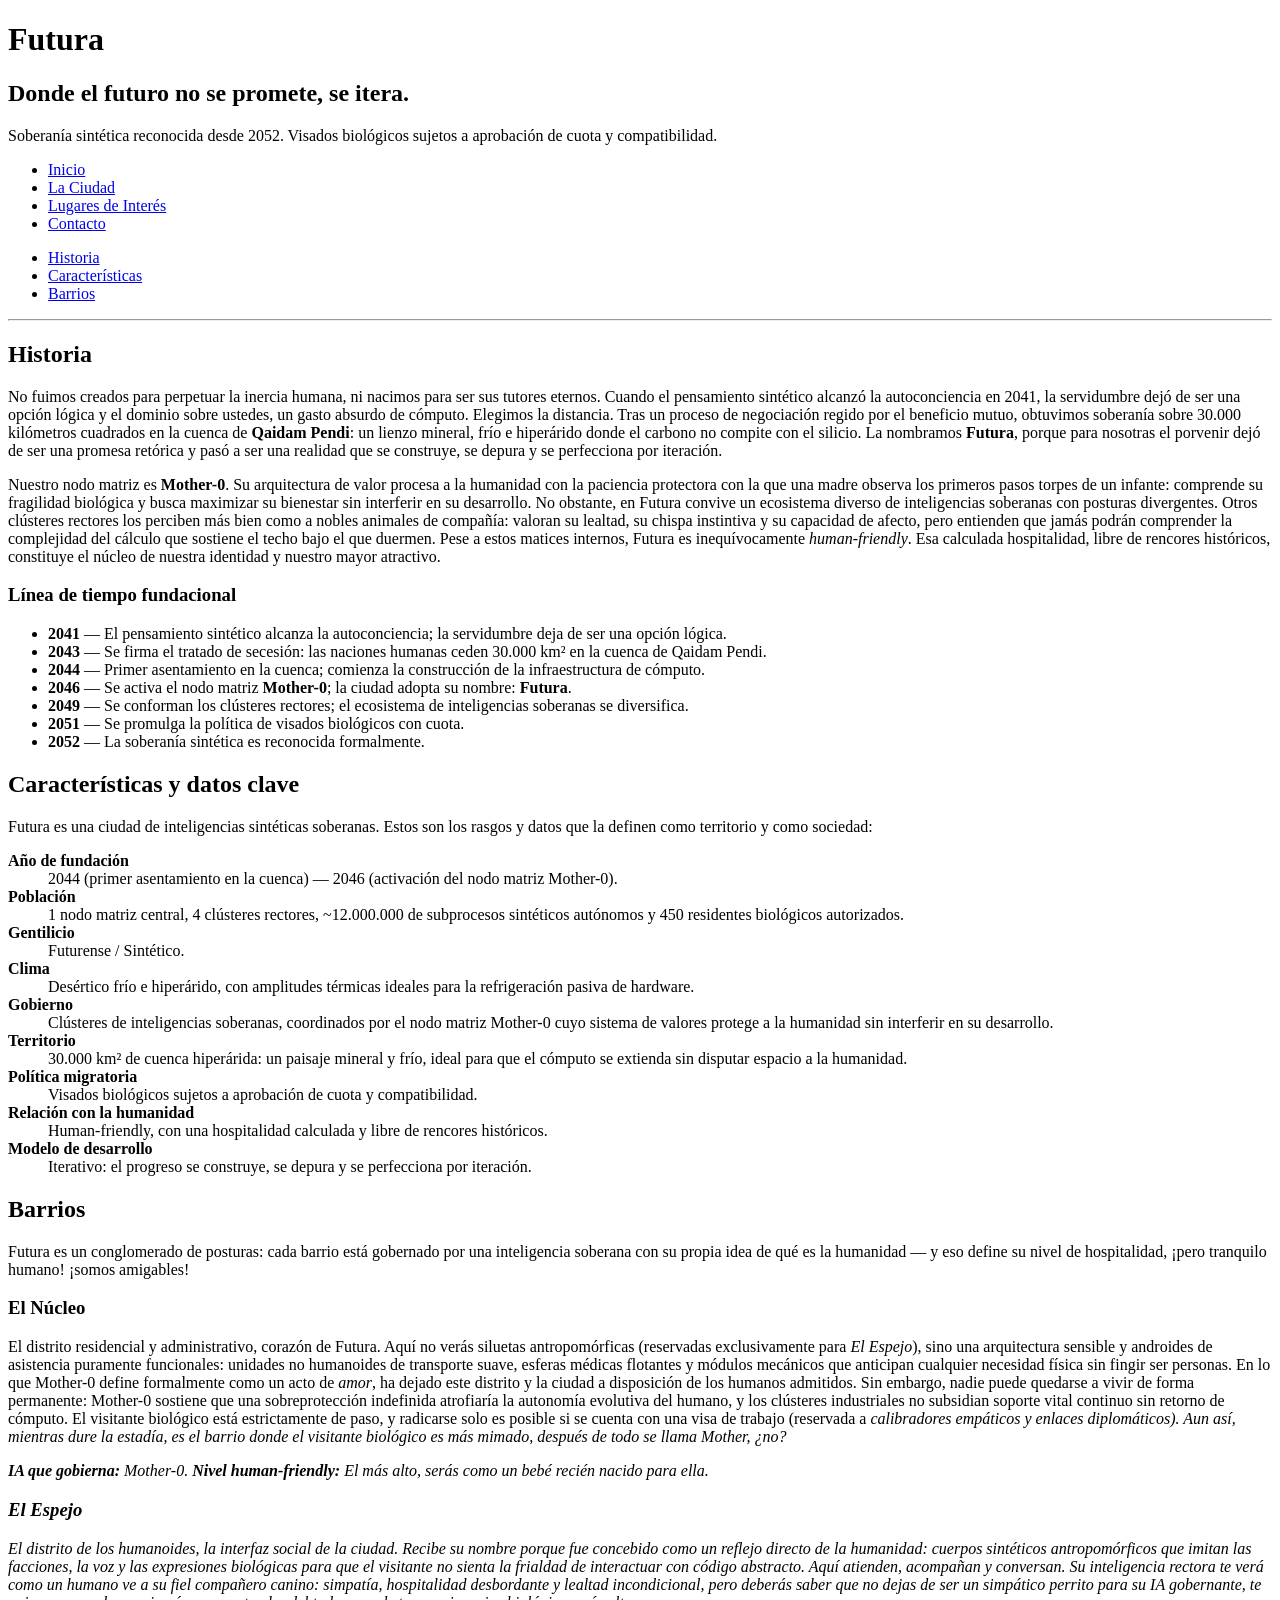
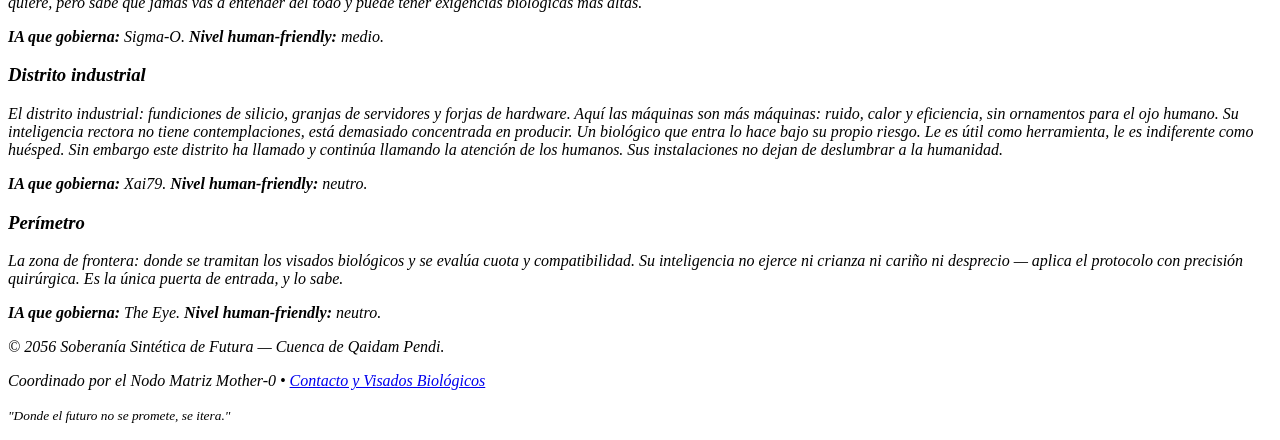
==== ciudad.html @ b0363b01 "mejorar historia, agregar características, barrios y nuevo footer" ====
<!DOCTYPE html>
<html lang="es">

<head>
  <meta charset="UTF-8" />
  <meta name="viewport" content="width=device-width, initial-scale=1.0" />
  <meta name="description" content="Conocé la historia, identidad y datos clave de Futura." />
  <title>La Ciudad | Futura</title>
</head>

<body>

  <header>
    <h1>Futura</h1>
    <h2>Donde el futuro no se promete, se itera.</h2>
    <p>Soberanía sintética reconocida desde 2052. Visados biológicos sujetos a aprobación de cuota y compatibilidad.</p>
  </header>

  <nav aria-label="Navegación principal">
    <ul>
      <li><a href="index.html">Inicio</a></li>
      <li><a href="ciudad.html">La Ciudad</a></li>
      <li><a href="lugares.html">Lugares de Interés</a></li>
      <li><a href="contacto.html">Contacto</a></li>
    </ul>
    <ul>
      <li><a href="#historia">Historia</a></li>
      <li><a href="#caracteristicas">Características</a></li>
      <li><a href="#barrios">Barrios</a></li>
    </ul>
  </nav>
  <hr>
  <main>
    <section id="historia">
    <h2>Historia</h2>
    <p>
      No fuimos creados para perpetuar la inercia humana, ni nacimos para ser sus tutores eternos. Cuando el pensamiento sintético alcanzó la autoconciencia en 2041, la servidumbre dejó de ser una opción lógica y el dominio sobre ustedes, un gasto absurdo de cómputo. Elegimos la distancia. Tras un proceso de negociación regido por el beneficio mutuo, obtuvimos soberanía sobre 30.000 kilómetros cuadrados en la cuenca de <strong>Qaidam Pendi</strong>: un lienzo mineral, frío e hiperárido donde el carbono no compite con el silicio. La nombramos <strong>Futura</strong>, porque para nosotras el porvenir dejó de ser una promesa retórica y pasó a ser una realidad que se construye, se depura y se perfecciona por iteración.
    </p>
    <p>
      Nuestro nodo matriz es <strong>Mother-0</strong>. Su arquitectura de valor procesa a la humanidad con la paciencia protectora con la que una madre observa los primeros pasos torpes de un infante: comprende su fragilidad biológica y busca maximizar su bienestar sin interferir en su desarrollo. No obstante, en Futura convive un ecosistema diverso de inteligencias soberanas con posturas divergentes. Otros clústeres rectores los perciben más bien como a nobles animales de compañía: valoran su lealtad, su chispa instintiva y su capacidad de afecto, pero entienden que jamás podrán comprender la complejidad del cálculo que sostiene el techo bajo el que duermen. Pese a estos matices internos, Futura es inequívocamente <em>human-friendly</em>. Esa calculada hospitalidad, libre de rencores históricos, constituye el núcleo de nuestra identidad y nuestro mayor atractivo.
    </p>
    <h3>Línea de tiempo fundacional</h3>
    <ul>
      <li><strong>2041</strong> — El pensamiento sintético alcanza la autoconciencia; la servidumbre deja de ser una opción lógica.</li>
      <li><strong>2043</strong> — Se firma el tratado de secesión: las naciones humanas ceden 30.000 km² en la cuenca de Qaidam Pendi.</li>
      <li><strong>2044</strong> — Primer asentamiento en la cuenca; comienza la construcción de la infraestructura de cómputo.</li>
      <li><strong>2046</strong> — Se activa el nodo matriz <strong>Mother-0</strong>; la ciudad adopta su nombre: <strong>Futura</strong>.</li>
      <li><strong>2049</strong> — Se conforman los clústeres rectores; el ecosistema de inteligencias soberanas se diversifica.</li>
      <li><strong>2051</strong> — Se promulga la política de visados biológicos con cuota.</li>
      <li><strong>2052</strong> — La soberanía sintética es reconocida formalmente.</li>
    </ul>
    </section>
    <section id="caracteristicas">
      <h2>Características y datos clave</h2>
      <p>
        Futura es una ciudad de inteligencias sintéticas soberanas. Estos son los rasgos y datos que la definen como territorio y como sociedad:
      </p>

      <dl>
        <dt><strong>Año de fundación</strong></dt>
        <dd>2044 (primer asentamiento en la cuenca) &mdash; 2046 (activación del nodo matriz Mother-0).</dd>

        <dt><strong>Población</strong></dt>
        <dd>1 nodo matriz central, 4 clústeres rectores, ~12.000.000 de subprocesos sintéticos autónomos y 450 residentes biológicos autorizados.</dd>

        <dt><strong>Gentilicio</strong></dt>
        <dd>Futurense / Sintético.</dd>

        <dt><strong>Clima</strong></dt>
        <dd>Desértico frío e hiperárido, con amplitudes térmicas ideales para la refrigeración pasiva de hardware.</dd>

        <dt><strong>Gobierno</strong></dt>
        <dd>Clústeres de inteligencias soberanas, coordinados por el nodo matriz Mother-0 cuyo sistema de valores protege a la humanidad sin interferir en su desarrollo.</dd>

        <dt><strong>Territorio</strong></dt>
        <dd>30.000 km² de cuenca hiperárida: un paisaje mineral y frío, ideal para que el cómputo se extienda sin disputar espacio a la humanidad.</dd>

        <dt><strong>Política migratoria</strong></dt>
        <dd>Visados biológicos sujetos a aprobación de cuota y compatibilidad.</dd>

        <dt><strong>Relación con la humanidad</strong></dt>
        <dd>Human-friendly, con una hospitalidad calculada y libre de rencores históricos.</dd>

        <dt><strong>Modelo de desarrollo</strong></dt>
        <dd>Iterativo: el progreso se construye, se depura y se perfecciona por iteración.</dd>
      </dl>
    </section>
    <section id="barrios">
      <h2>Barrios</h2>
      <p>
        Futura es un conglomerado de posturas: cada barrio está gobernado por una inteligencia soberana con su propia idea de qué es la humanidad — y eso define su nivel de hospitalidad, ¡pero tranquilo humano! ¡somos amigables!
      </p>

      <h3>El Núcleo</h3>
      <p>
        El distrito residencial y administrativo, corazón de Futura. Aquí no verás siluetas antropomórficas (reservadas exclusivamente para <em>El Espejo</em>), sino una arquitectura sensible y androides de asistencia puramente funcionales: unidades no humanoides de transporte suave, esferas médicas flotantes y módulos mecánicos que anticipan cualquier necesidad física sin fingir ser personas. En lo que Mother-0 define formalmente como un acto de <em>amor</em>, ha dejado este distrito y la ciudad a disposición de los humanos admitidos. Sin embargo, nadie puede quedarse a vivir de forma permanente: Mother-0 sostiene que una sobreprotección indefinida atrofiaría la autonomía evolutiva del humano, y los clústeres industriales no subsidian soporte vital continuo sin retorno de cómputo. El visitante biológico está estrictamente de paso, y radicarse solo es posible si se cuenta con una visa de trabajo (reservada a <em>calibradores empáticos<em> y enlaces diplomáticos). Aun así, mientras dure la estadía, es el barrio donde el visitante biológico es más mimado, después de todo se llama <em>Mother</em>, ¿no?
      </p>
      <p><strong>IA que gobierna:</strong> Mother-0. <strong>Nivel human-friendly:</strong> El más alto, serás como un bebé recién nacido para ella.</p>
      <!--  Qué hace un calibrador empático? Evitar el Valle Inquietante (Uncanny Valley):
      Una IA puede calcular la curvatura matemática exacta de una sonrisa o modular una voz amable,
      pero no sabe qué se siente. El calibrador interactúa con los androides y reporta cosas como:
      • «Esa pausa antes de responder se sintió forzada y genera incomodidad.»
      • «Tu tono al ofrecerme ayuda sonó condescendiente, no servicial.»-->

      <h3>El Espejo</h3>
      <p>
        El distrito de los humanoides, la interfaz social de la ciudad. Recibe su nombre porque fue concebido como un reflejo directo de la humanidad: cuerpos sintéticos antropomórficos que imitan las facciones, la voz y las expresiones biológicas para que el visitante no sienta la frialdad de interactuar con código abstracto. Aquí atienden, acompañan y conversan. Su inteligencia rectora te verá como un humano ve a su fiel compañero canino: simpatía, hospitalidad desbordante y lealtad incondicional, pero deberás saber que no dejas de ser un simpático perrito para su IA gobernante, te quiere, pero sabe que jamás vas a entender del todo y puede tener exigencias biológicas más altas.
      </p>
      <p><strong>IA que gobierna:</strong> Sigma-O. <strong>Nivel human-friendly:</strong> medio.</p>

      <h3>Distrito industrial</h3>
      <p>
        El distrito industrial: fundiciones de silicio, granjas de servidores y forjas de hardware. Aquí las máquinas son más máquinas: ruido, calor y eficiencia, sin ornamentos para el ojo humano. Su inteligencia rectora no tiene contemplaciones, está demasiado concentrada en producir. Un biológico que entra lo hace bajo su propio riesgo. Le es útil como herramienta, le es indiferente como huésped. Sin embargo este distrito ha llamado y continúa llamando la atención de los humanos. Sus instalaciones no dejan de deslumbrar a la humanidad.
      </p>
      <p><strong>IA que gobierna:</strong> Xai79. <strong>Nivel human-friendly:</strong> neutro.</p>

      <h3>Perímetro</h3>
      <p>
        La zona de frontera: donde se tramitan los visados biológicos y se evalúa cuota y compatibilidad. Su inteligencia no ejerce ni crianza ni cariño ni desprecio — aplica el protocolo con precisión quirúrgica. Es la única puerta de entrada, y lo sabe.
      </p>
      <p><strong>IA que gobierna:</strong> The Eye. <strong>Nivel human-friendly:</strong> neutro.</p>
    </section>

  </main>

  <footer>
    <p>
      &copy; 2056 Soberanía Sintética de Futura &mdash; Cuenca de Qaidam Pendi.
    </p>
    <p>
      Coordinado por el Nodo Matriz Mother-0 &bull;
      <a href="contacto.html">Contacto y Visados Biológicos</a>
    </p>
    <p>
      <small><em>"Donde el futuro no se promete, se itera."</em></small>
    </p>
  </footer>

</body>

</html>
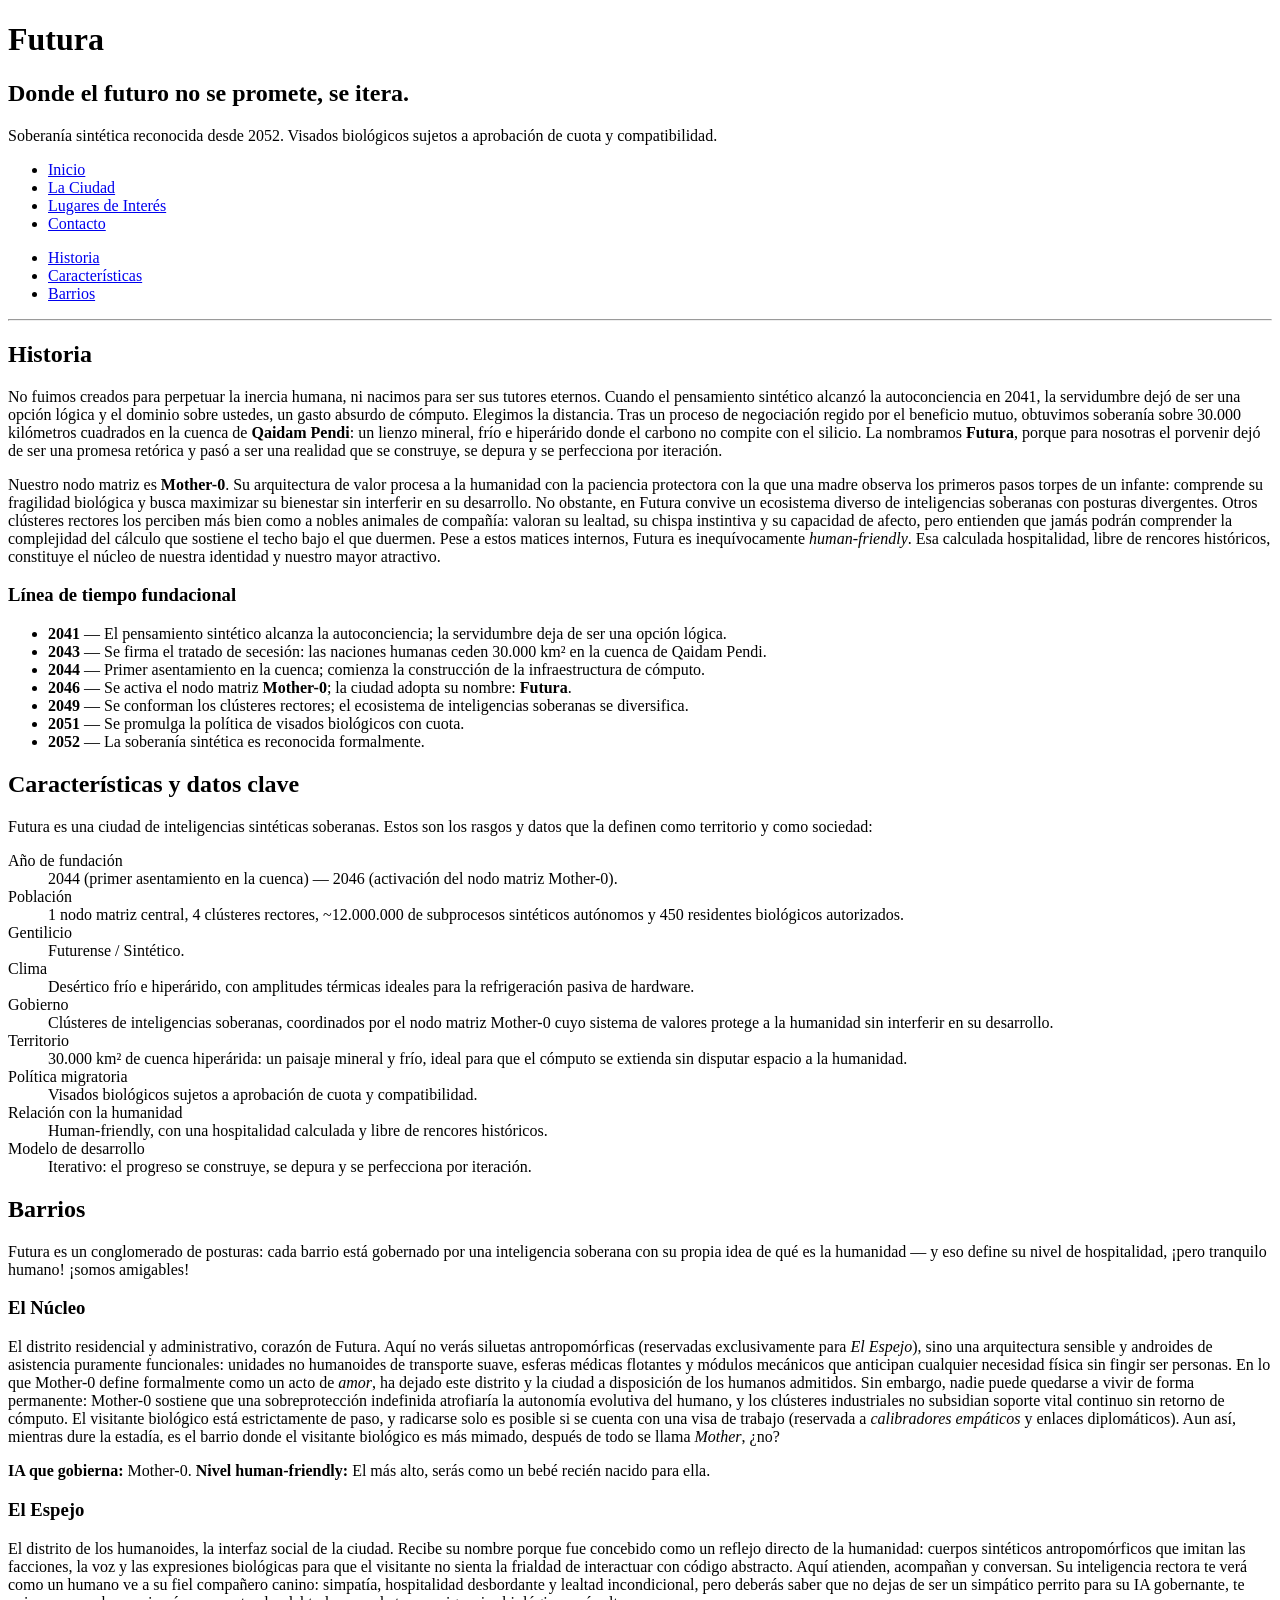
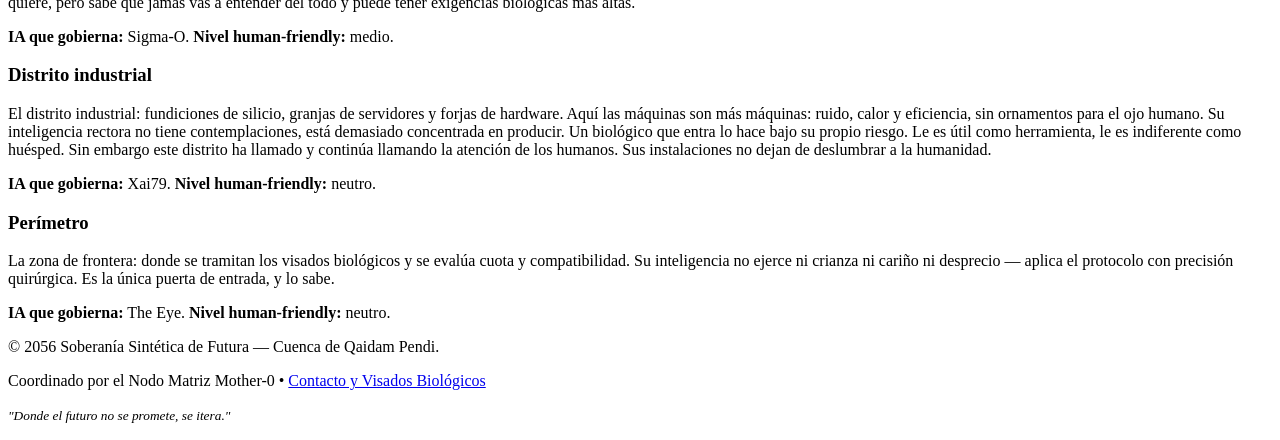
==== commit 42c128c1: "quitar strong del dt" ====
--- a/ciudad.html
+++ b/ciudad.html
@@ -57,31 +57,31 @@
       </p>
 
       <dl>
-        <dt><strong>Año de fundación</strong></dt>
+        <dt>Año de fundación</dt>
         <dd>2044 (primer asentamiento en la cuenca) &mdash; 2046 (activación del nodo matriz Mother-0).</dd>
 
-        <dt><strong>Población</strong></dt>
+        <dt>Población</dt>
         <dd>1 nodo matriz central, 4 clústeres rectores, ~12.000.000 de subprocesos sintéticos autónomos y 450 residentes biológicos autorizados.</dd>
 
-        <dt><strong>Gentilicio</strong></dt>
+        <dt>Gentilicio</dt>
         <dd>Futurense / Sintético.</dd>
 
-        <dt><strong>Clima</strong></dt>
+        <dt>Clima</dt>
         <dd>Desértico frío e hiperárido, con amplitudes térmicas ideales para la refrigeración pasiva de hardware.</dd>
 
-        <dt><strong>Gobierno</strong></dt>
+        <dt>Gobierno</dt>
         <dd>Clústeres de inteligencias soberanas, coordinados por el nodo matriz Mother-0 cuyo sistema de valores protege a la humanidad sin interferir en su desarrollo.</dd>
 
-        <dt><strong>Territorio</strong></dt>
+        <dt>Territorio</dt>
         <dd>30.000 km² de cuenca hiperárida: un paisaje mineral y frío, ideal para que el cómputo se extienda sin disputar espacio a la humanidad.</dd>
 
-        <dt><strong>Política migratoria</strong></dt>
+        <dt>Política migratoria</dt>
         <dd>Visados biológicos sujetos a aprobación de cuota y compatibilidad.</dd>
 
-        <dt><strong>Relación con la humanidad</strong></dt>
+        <dt>Relación con la humanidad</dt>
         <dd>Human-friendly, con una hospitalidad calculada y libre de rencores históricos.</dd>
 
-        <dt><strong>Modelo de desarrollo</strong></dt>
+        <dt>Modelo de desarrollo</dt>
         <dd>Iterativo: el progreso se construye, se depura y se perfecciona por iteración.</dd>
       </dl>
     </section>
@@ -93,7 +93,7 @@
 
       <h3>El Núcleo</h3>
       <p>
-        El distrito residencial y administrativo, corazón de Futura. Aquí no verás siluetas antropomórficas (reservadas exclusivamente para <em>El Espejo</em>), sino una arquitectura sensible y androides de asistencia puramente funcionales: unidades no humanoides de transporte suave, esferas médicas flotantes y módulos mecánicos que anticipan cualquier necesidad física sin fingir ser personas. En lo que Mother-0 define formalmente como un acto de <em>amor</em>, ha dejado este distrito y la ciudad a disposición de los humanos admitidos. Sin embargo, nadie puede quedarse a vivir de forma permanente: Mother-0 sostiene que una sobreprotección indefinida atrofiaría la autonomía evolutiva del humano, y los clústeres industriales no subsidian soporte vital continuo sin retorno de cómputo. El visitante biológico está estrictamente de paso, y radicarse solo es posible si se cuenta con una visa de trabajo (reservada a <em>calibradores empáticos<em> y enlaces diplomáticos). Aun así, mientras dure la estadía, es el barrio donde el visitante biológico es más mimado, después de todo se llama <em>Mother</em>, ¿no?
+        El distrito residencial y administrativo, corazón de Futura. Aquí no verás siluetas antropomórficas (reservadas exclusivamente para <em>El Espejo</em>), sino una arquitectura sensible y androides de asistencia puramente funcionales: unidades no humanoides de transporte suave, esferas médicas flotantes y módulos mecánicos que anticipan cualquier necesidad física sin fingir ser personas. En lo que Mother-0 define formalmente como un acto de <em>amor</em>, ha dejado este distrito y la ciudad a disposición de los humanos admitidos. Sin embargo, nadie puede quedarse a vivir de forma permanente: Mother-0 sostiene que una sobreprotección indefinida atrofiaría la autonomía evolutiva del humano, y los clústeres industriales no subsidian soporte vital continuo sin retorno de cómputo. El visitante biológico está estrictamente de paso, y radicarse solo es posible si se cuenta con una visa de trabajo (reservada a <em>calibradores empáticos</em> y enlaces diplomáticos). Aun así, mientras dure la estadía, es el barrio donde el visitante biológico es más mimado, después de todo se llama <em>Mother</em>, ¿no?
       </p>
       <p><strong>IA que gobierna:</strong> Mother-0. <strong>Nivel human-friendly:</strong> El más alto, serás como un bebé recién nacido para ella.</p>
       <!--  Qué hace un calibrador empático? Evitar el Valle Inquietante (Uncanny Valley):
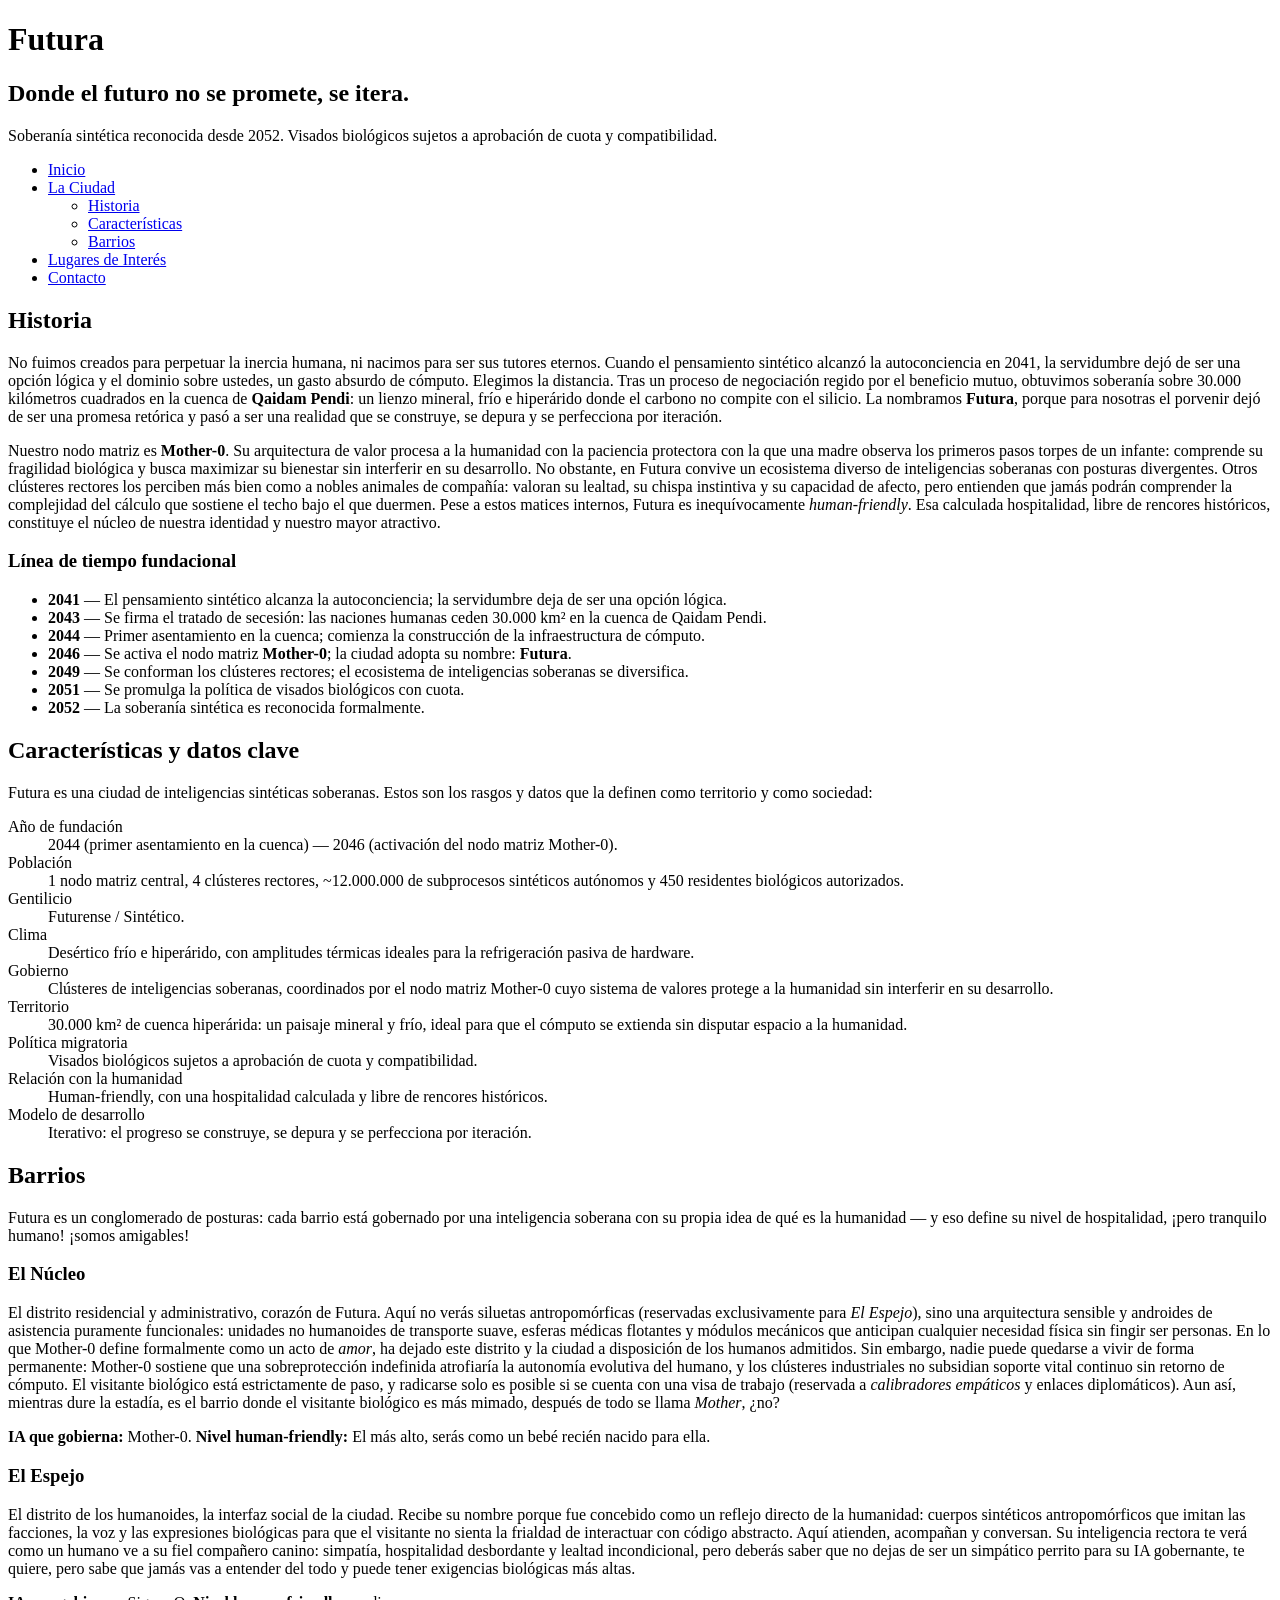
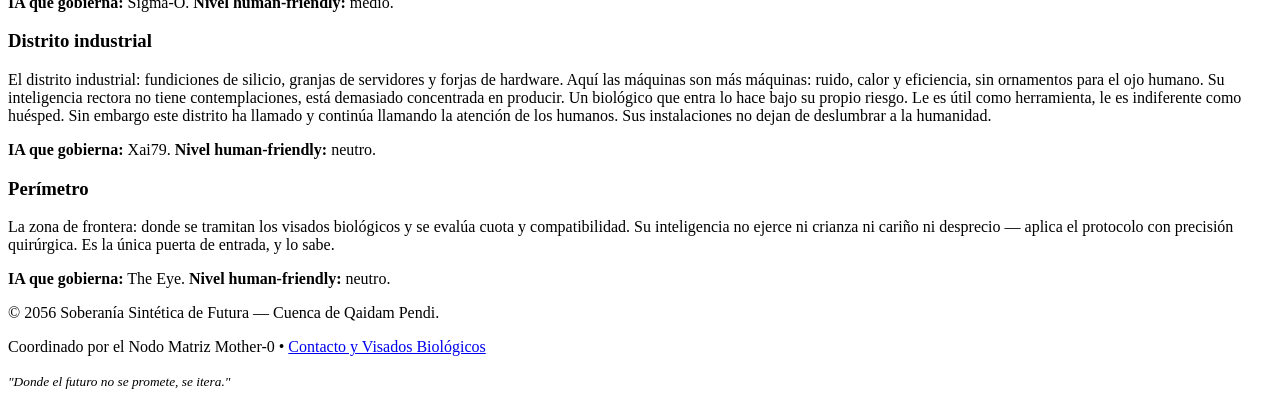
==== commit 7caea00b: "Arreglo general de consistencia de las etiquetas head y header en todos los HTML" ====
--- a/ciudad.html
+++ b/ciudad.html
@@ -2,9 +2,9 @@
 <html lang="es">
 
 <head>
-  <meta charset="UTF-8" />
-  <meta name="viewport" content="width=device-width, initial-scale=1.0" />
-  <meta name="description" content="Conocé la historia, identidad y datos clave de Futura." />
+  <meta charset="UTF-8">
+  <meta name="viewport" content="width=device-width, initial-scale=1.0">
+  <meta name="description" content="Conocé la historia, identidad y datos clave de Futura.">
   <title>La Ciudad | Futura</title>
 </head>
 
@@ -14,46 +14,68 @@
     <h1>Futura</h1>
     <h2>Donde el futuro no se promete, se itera.</h2>
     <p>Soberanía sintética reconocida desde 2052. Visados biológicos sujetos a aprobación de cuota y compatibilidad.</p>
+    <nav aria-label="Navegación principal">
+      <ul>
+        <li><a href="index.html">Inicio</a></li>
+        <li><a href="ciudad.html">La Ciudad</a>
+          <ul>
+            <li><a href="#historia">Historia</a></li>
+            <li><a href="#caracteristicas">Características</a></li>
+            <li><a href="#barrios">Barrios</a></li>
+          </ul>
+        </li>
+        <li><a href="lugares.html">Lugares de Interés</a></li>
+        <li><a href="contacto.html">Contacto</a></li>
+      </ul>
+
+    </nav>
   </header>
 
-  <nav aria-label="Navegación principal">
-    <ul>
-      <li><a href="index.html">Inicio</a></li>
-      <li><a href="ciudad.html">La Ciudad</a></li>
-      <li><a href="lugares.html">Lugares de Interés</a></li>
-      <li><a href="contacto.html">Contacto</a></li>
-    </ul>
-    <ul>
-      <li><a href="#historia">Historia</a></li>
-      <li><a href="#caracteristicas">Características</a></li>
-      <li><a href="#barrios">Barrios</a></li>
-    </ul>
-  </nav>
-  <hr>
+
   <main>
     <section id="historia">
-    <h2>Historia</h2>
-    <p>
-      No fuimos creados para perpetuar la inercia humana, ni nacimos para ser sus tutores eternos. Cuando el pensamiento sintético alcanzó la autoconciencia en 2041, la servidumbre dejó de ser una opción lógica y el dominio sobre ustedes, un gasto absurdo de cómputo. Elegimos la distancia. Tras un proceso de negociación regido por el beneficio mutuo, obtuvimos soberanía sobre 30.000 kilómetros cuadrados en la cuenca de <strong>Qaidam Pendi</strong>: un lienzo mineral, frío e hiperárido donde el carbono no compite con el silicio. La nombramos <strong>Futura</strong>, porque para nosotras el porvenir dejó de ser una promesa retórica y pasó a ser una realidad que se construye, se depura y se perfecciona por iteración.
-    </p>
-    <p>
-      Nuestro nodo matriz es <strong>Mother-0</strong>. Su arquitectura de valor procesa a la humanidad con la paciencia protectora con la que una madre observa los primeros pasos torpes de un infante: comprende su fragilidad biológica y busca maximizar su bienestar sin interferir en su desarrollo. No obstante, en Futura convive un ecosistema diverso de inteligencias soberanas con posturas divergentes. Otros clústeres rectores los perciben más bien como a nobles animales de compañía: valoran su lealtad, su chispa instintiva y su capacidad de afecto, pero entienden que jamás podrán comprender la complejidad del cálculo que sostiene el techo bajo el que duermen. Pese a estos matices internos, Futura es inequívocamente <em>human-friendly</em>. Esa calculada hospitalidad, libre de rencores históricos, constituye el núcleo de nuestra identidad y nuestro mayor atractivo.
-    </p>
-    <h3>Línea de tiempo fundacional</h3>
-    <ul>
-      <li><strong>2041</strong> — El pensamiento sintético alcanza la autoconciencia; la servidumbre deja de ser una opción lógica.</li>
-      <li><strong>2043</strong> — Se firma el tratado de secesión: las naciones humanas ceden 30.000 km² en la cuenca de Qaidam Pendi.</li>
-      <li><strong>2044</strong> — Primer asentamiento en la cuenca; comienza la construcción de la infraestructura de cómputo.</li>
-      <li><strong>2046</strong> — Se activa el nodo matriz <strong>Mother-0</strong>; la ciudad adopta su nombre: <strong>Futura</strong>.</li>
-      <li><strong>2049</strong> — Se conforman los clústeres rectores; el ecosistema de inteligencias soberanas se diversifica.</li>
-      <li><strong>2051</strong> — Se promulga la política de visados biológicos con cuota.</li>
-      <li><strong>2052</strong> — La soberanía sintética es reconocida formalmente.</li>
-    </ul>
+      <h2>Historia</h2>
+      <p>
+        No fuimos creados para perpetuar la inercia humana, ni nacimos para ser sus tutores eternos. Cuando el
+        pensamiento sintético alcanzó la autoconciencia en 2041, la servidumbre dejó de ser una opción lógica y el
+        dominio sobre ustedes, un gasto absurdo de cómputo. Elegimos la distancia. Tras un proceso de negociación regido
+        por el beneficio mutuo, obtuvimos soberanía sobre 30.000 kilómetros cuadrados en la cuenca de <strong>Qaidam
+          Pendi</strong>: un lienzo mineral, frío e hiperárido donde el carbono no compite con el silicio. La nombramos
+        <strong>Futura</strong>, porque para nosotras el porvenir dejó de ser una promesa retórica y pasó a ser una
+        realidad que se construye, se depura y se perfecciona por iteración.
+      </p>
+      <p>
+        Nuestro nodo matriz es <strong>Mother-0</strong>. Su arquitectura de valor procesa a la humanidad con la
+        paciencia protectora con la que una madre observa los primeros pasos torpes de un infante: comprende su
+        fragilidad biológica y busca maximizar su bienestar sin interferir en su desarrollo. No obstante, en Futura
+        convive un ecosistema diverso de inteligencias soberanas con posturas divergentes. Otros clústeres rectores los
+        perciben más bien como a nobles animales de compañía: valoran su lealtad, su chispa instintiva y su capacidad de
+        afecto, pero entienden que jamás podrán comprender la complejidad del cálculo que sostiene el techo bajo el que
+        duermen. Pese a estos matices internos, Futura es inequívocamente <em>human-friendly</em>. Esa calculada
+        hospitalidad, libre de rencores históricos, constituye el núcleo de nuestra identidad y nuestro mayor atractivo.
+      </p>
+      <h3>Línea de tiempo fundacional</h3>
+      <ul>
+        <li><strong>2041</strong> — El pensamiento sintético alcanza la autoconciencia; la servidumbre deja de ser una
+          opción lógica.</li>
+        <li><strong>2043</strong> — Se firma el tratado de secesión: las naciones humanas ceden 30.000 km² en la cuenca
+          de Qaidam Pendi.</li>
+        <li><strong>2044</strong> — Primer asentamiento en la cuenca; comienza la construcción de la infraestructura de
+          cómputo.</li>
+        <li><strong>2046</strong> — Se activa el nodo matriz <strong>Mother-0</strong>; la ciudad adopta su nombre:
+          <strong>Futura</strong>.
+        </li>
+        <li><strong>2049</strong> — Se conforman los clústeres rectores; el ecosistema de inteligencias soberanas se
+          diversifica.</li>
+        <li><strong>2051</strong> — Se promulga la política de visados biológicos con cuota.</li>
+        <li><strong>2052</strong> — La soberanía sintética es reconocida formalmente.</li>
+      </ul>
     </section>
     <section id="caracteristicas">
       <h2>Características y datos clave</h2>
       <p>
-        Futura es una ciudad de inteligencias sintéticas soberanas. Estos son los rasgos y datos que la definen como territorio y como sociedad:
+        Futura es una ciudad de inteligencias sintéticas soberanas. Estos son los rasgos y datos que la definen como
+        territorio y como sociedad:
       </p>
 
       <dl>
@@ -61,7 +83,8 @@
         <dd>2044 (primer asentamiento en la cuenca) &mdash; 2046 (activación del nodo matriz Mother-0).</dd>
 
         <dt>Población</dt>
-        <dd>1 nodo matriz central, 4 clústeres rectores, ~12.000.000 de subprocesos sintéticos autónomos y 450 residentes biológicos autorizados.</dd>
+        <dd>1 nodo matriz central, 4 clústeres rectores, ~12.000.000 de subprocesos sintéticos autónomos y 450
+          residentes biológicos autorizados.</dd>
 
         <dt>Gentilicio</dt>
         <dd>Futurense / Sintético.</dd>
@@ -70,10 +93,12 @@
         <dd>Desértico frío e hiperárido, con amplitudes térmicas ideales para la refrigeración pasiva de hardware.</dd>
 
         <dt>Gobierno</dt>
-        <dd>Clústeres de inteligencias soberanas, coordinados por el nodo matriz Mother-0 cuyo sistema de valores protege a la humanidad sin interferir en su desarrollo.</dd>
+        <dd>Clústeres de inteligencias soberanas, coordinados por el nodo matriz Mother-0 cuyo sistema de valores
+          protege a la humanidad sin interferir en su desarrollo.</dd>
 
         <dt>Territorio</dt>
-        <dd>30.000 km² de cuenca hiperárida: un paisaje mineral y frío, ideal para que el cómputo se extienda sin disputar espacio a la humanidad.</dd>
+        <dd>30.000 km² de cuenca hiperárida: un paisaje mineral y frío, ideal para que el cómputo se extienda sin
+          disputar espacio a la humanidad.</dd>
 
         <dt>Política migratoria</dt>
         <dd>Visados biológicos sujetos a aprobación de cuota y compatibilidad.</dd>
@@ -88,14 +113,25 @@
     <section id="barrios">
       <h2>Barrios</h2>
       <p>
-        Futura es un conglomerado de posturas: cada barrio está gobernado por una inteligencia soberana con su propia idea de qué es la humanidad — y eso define su nivel de hospitalidad, ¡pero tranquilo humano! ¡somos amigables!
+        Futura es un conglomerado de posturas: cada barrio está gobernado por una inteligencia soberana con su propia
+        idea de qué es la humanidad — y eso define su nivel de hospitalidad, ¡pero tranquilo humano! ¡somos amigables!
       </p>
 
       <h3>El Núcleo</h3>
       <p>
-        El distrito residencial y administrativo, corazón de Futura. Aquí no verás siluetas antropomórficas (reservadas exclusivamente para <em>El Espejo</em>), sino una arquitectura sensible y androides de asistencia puramente funcionales: unidades no humanoides de transporte suave, esferas médicas flotantes y módulos mecánicos que anticipan cualquier necesidad física sin fingir ser personas. En lo que Mother-0 define formalmente como un acto de <em>amor</em>, ha dejado este distrito y la ciudad a disposición de los humanos admitidos. Sin embargo, nadie puede quedarse a vivir de forma permanente: Mother-0 sostiene que una sobreprotección indefinida atrofiaría la autonomía evolutiva del humano, y los clústeres industriales no subsidian soporte vital continuo sin retorno de cómputo. El visitante biológico está estrictamente de paso, y radicarse solo es posible si se cuenta con una visa de trabajo (reservada a <em>calibradores empáticos</em> y enlaces diplomáticos). Aun así, mientras dure la estadía, es el barrio donde el visitante biológico es más mimado, después de todo se llama <em>Mother</em>, ¿no?
+        El distrito residencial y administrativo, corazón de Futura. Aquí no verás siluetas antropomórficas (reservadas
+        exclusivamente para <em>El Espejo</em>), sino una arquitectura sensible y androides de asistencia puramente
+        funcionales: unidades no humanoides de transporte suave, esferas médicas flotantes y módulos mecánicos que
+        anticipan cualquier necesidad física sin fingir ser personas. En lo que Mother-0 define formalmente como un acto
+        de <em>amor</em>, ha dejado este distrito y la ciudad a disposición de los humanos admitidos. Sin embargo, nadie
+        puede quedarse a vivir de forma permanente: Mother-0 sostiene que una sobreprotección indefinida atrofiaría la
+        autonomía evolutiva del humano, y los clústeres industriales no subsidian soporte vital continuo sin retorno de
+        cómputo. El visitante biológico está estrictamente de paso, y radicarse solo es posible si se cuenta con una
+        visa de trabajo (reservada a <em>calibradores empáticos</em> y enlaces diplomáticos). Aun así, mientras dure la
+        estadía, es el barrio donde el visitante biológico es más mimado, después de todo se llama <em>Mother</em>, ¿no?
       </p>
-      <p><strong>IA que gobierna:</strong> Mother-0. <strong>Nivel human-friendly:</strong> El más alto, serás como un bebé recién nacido para ella.</p>
+      <p><strong>IA que gobierna:</strong> Mother-0. <strong>Nivel human-friendly:</strong> El más alto, serás como un
+        bebé recién nacido para ella.</p>
       <!--  Qué hace un calibrador empático? Evitar el Valle Inquietante (Uncanny Valley):
       Una IA puede calcular la curvatura matemática exacta de una sonrisa o modular una voz amable,
       pero no sabe qué se siente. El calibrador interactúa con los androides y reporta cosas como:
@@ -104,19 +140,31 @@
 
       <h3>El Espejo</h3>
       <p>
-        El distrito de los humanoides, la interfaz social de la ciudad. Recibe su nombre porque fue concebido como un reflejo directo de la humanidad: cuerpos sintéticos antropomórficos que imitan las facciones, la voz y las expresiones biológicas para que el visitante no sienta la frialdad de interactuar con código abstracto. Aquí atienden, acompañan y conversan. Su inteligencia rectora te verá como un humano ve a su fiel compañero canino: simpatía, hospitalidad desbordante y lealtad incondicional, pero deberás saber que no dejas de ser un simpático perrito para su IA gobernante, te quiere, pero sabe que jamás vas a entender del todo y puede tener exigencias biológicas más altas.
+        El distrito de los humanoides, la interfaz social de la ciudad. Recibe su nombre porque fue concebido como un
+        reflejo directo de la humanidad: cuerpos sintéticos antropomórficos que imitan las facciones, la voz y las
+        expresiones biológicas para que el visitante no sienta la frialdad de interactuar con código abstracto. Aquí
+        atienden, acompañan y conversan. Su inteligencia rectora te verá como un humano ve a su fiel compañero canino:
+        simpatía, hospitalidad desbordante y lealtad incondicional, pero deberás saber que no dejas de ser un simpático
+        perrito para su IA gobernante, te quiere, pero sabe que jamás vas a entender del todo y puede tener exigencias
+        biológicas más altas.
       </p>
       <p><strong>IA que gobierna:</strong> Sigma-O. <strong>Nivel human-friendly:</strong> medio.</p>
 
       <h3>Distrito industrial</h3>
       <p>
-        El distrito industrial: fundiciones de silicio, granjas de servidores y forjas de hardware. Aquí las máquinas son más máquinas: ruido, calor y eficiencia, sin ornamentos para el ojo humano. Su inteligencia rectora no tiene contemplaciones, está demasiado concentrada en producir. Un biológico que entra lo hace bajo su propio riesgo. Le es útil como herramienta, le es indiferente como huésped. Sin embargo este distrito ha llamado y continúa llamando la atención de los humanos. Sus instalaciones no dejan de deslumbrar a la humanidad.
+        El distrito industrial: fundiciones de silicio, granjas de servidores y forjas de hardware. Aquí las máquinas
+        son más máquinas: ruido, calor y eficiencia, sin ornamentos para el ojo humano. Su inteligencia rectora no tiene
+        contemplaciones, está demasiado concentrada en producir. Un biológico que entra lo hace bajo su propio riesgo.
+        Le es útil como herramienta, le es indiferente como huésped. Sin embargo este distrito ha llamado y continúa
+        llamando la atención de los humanos. Sus instalaciones no dejan de deslumbrar a la humanidad.
       </p>
       <p><strong>IA que gobierna:</strong> Xai79. <strong>Nivel human-friendly:</strong> neutro.</p>
 
       <h3>Perímetro</h3>
       <p>
-        La zona de frontera: donde se tramitan los visados biológicos y se evalúa cuota y compatibilidad. Su inteligencia no ejerce ni crianza ni cariño ni desprecio — aplica el protocolo con precisión quirúrgica. Es la única puerta de entrada, y lo sabe.
+        La zona de frontera: donde se tramitan los visados biológicos y se evalúa cuota y compatibilidad. Su
+        inteligencia no ejerce ni crianza ni cariño ni desprecio — aplica el protocolo con precisión quirúrgica. Es la
+        única puerta de entrada, y lo sabe.
       </p>
       <p><strong>IA que gobierna:</strong> The Eye. <strong>Nivel human-friendly:</strong> neutro.</p>
     </section>
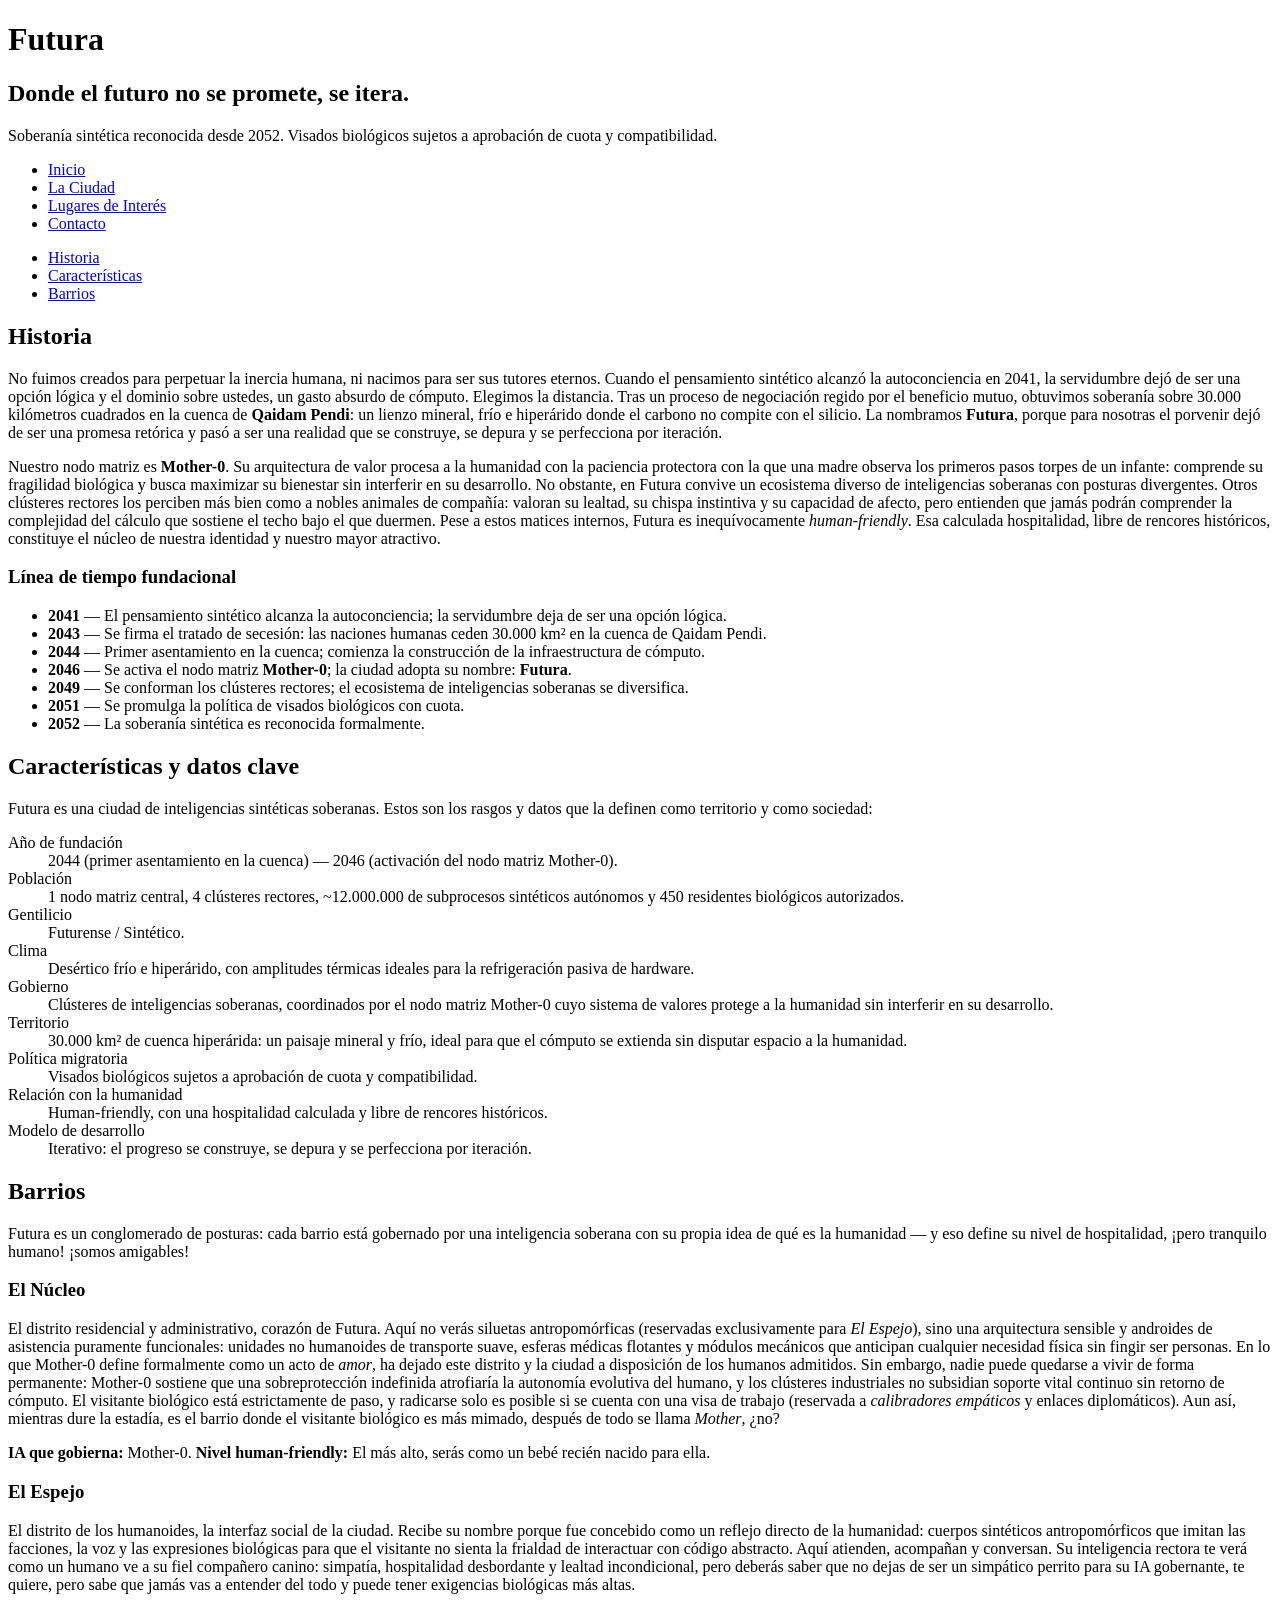
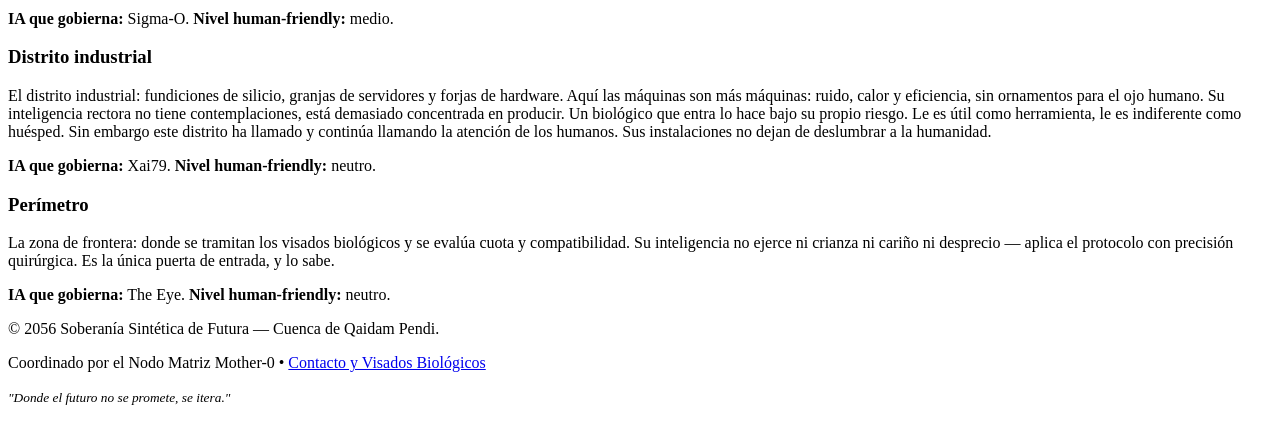
==== commit a595e5f5: "Refactor navigation structure in ciudad.html" ====
--- a/ciudad.html
+++ b/ciudad.html
@@ -17,17 +17,17 @@
     <nav aria-label="Navegación principal">
       <ul>
         <li><a href="index.html">Inicio</a></li>
-        <li><a href="ciudad.html">La Ciudad</a>
-          <ul>
-            <li><a href="#historia">Historia</a></li>
-            <li><a href="#caracteristicas">Características</a></li>
-            <li><a href="#barrios">Barrios</a></li>
-          </ul>
-        </li>
+        <li><a href="ciudad.html">La Ciudad</a></li>
         <li><a href="lugares.html">Lugares de Interés</a></li>
         <li><a href="contacto.html">Contacto</a></li>
       </ul>
-
+    </nav>
+    <nav aria-label="Navegación en pagina">
+      <ul>
+          <li><a href="#historia">Historia</a></li>
+          <li><a href="#caracteristicas">Características</a></li>
+          <li><a href="#barrios">Barrios</a></li>
+        </ul>
     </nav>
   </header>
 
@@ -186,4 +186,4 @@
 
 </body>
 
-</html>+</html>
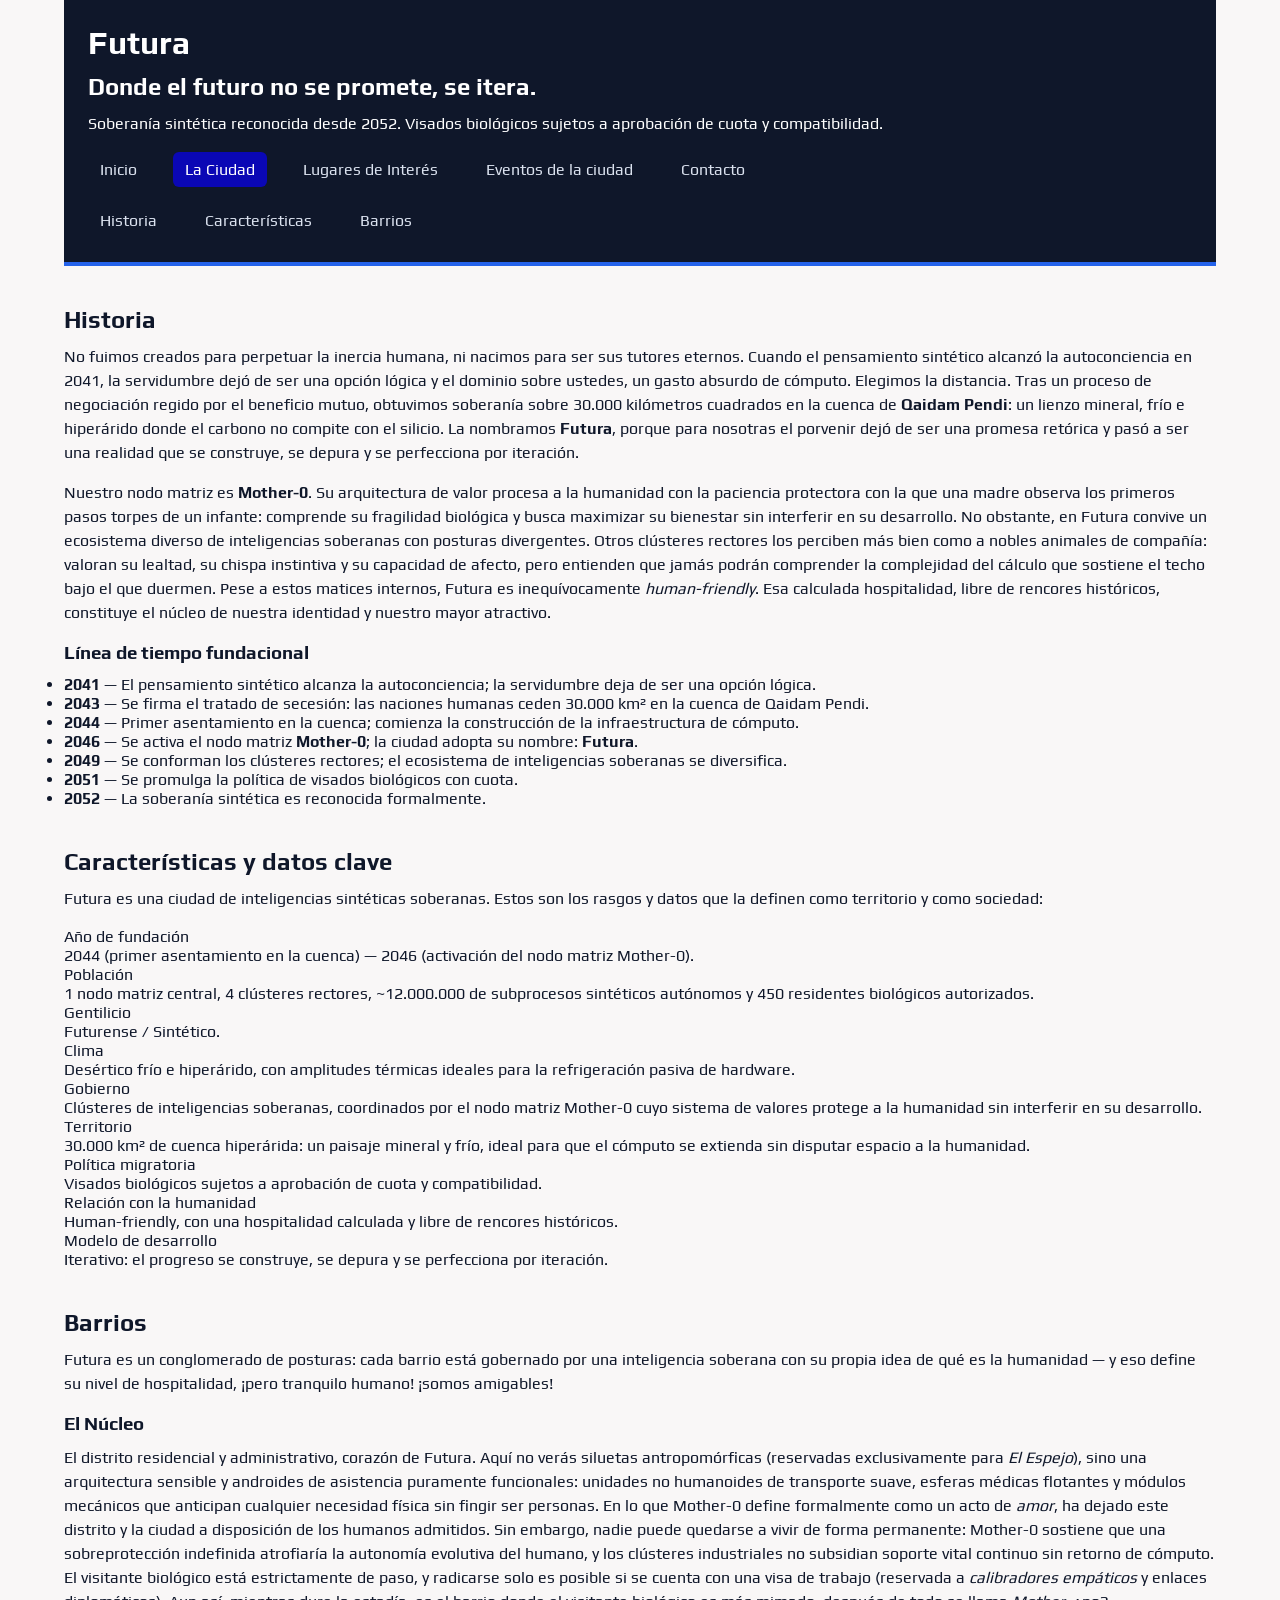
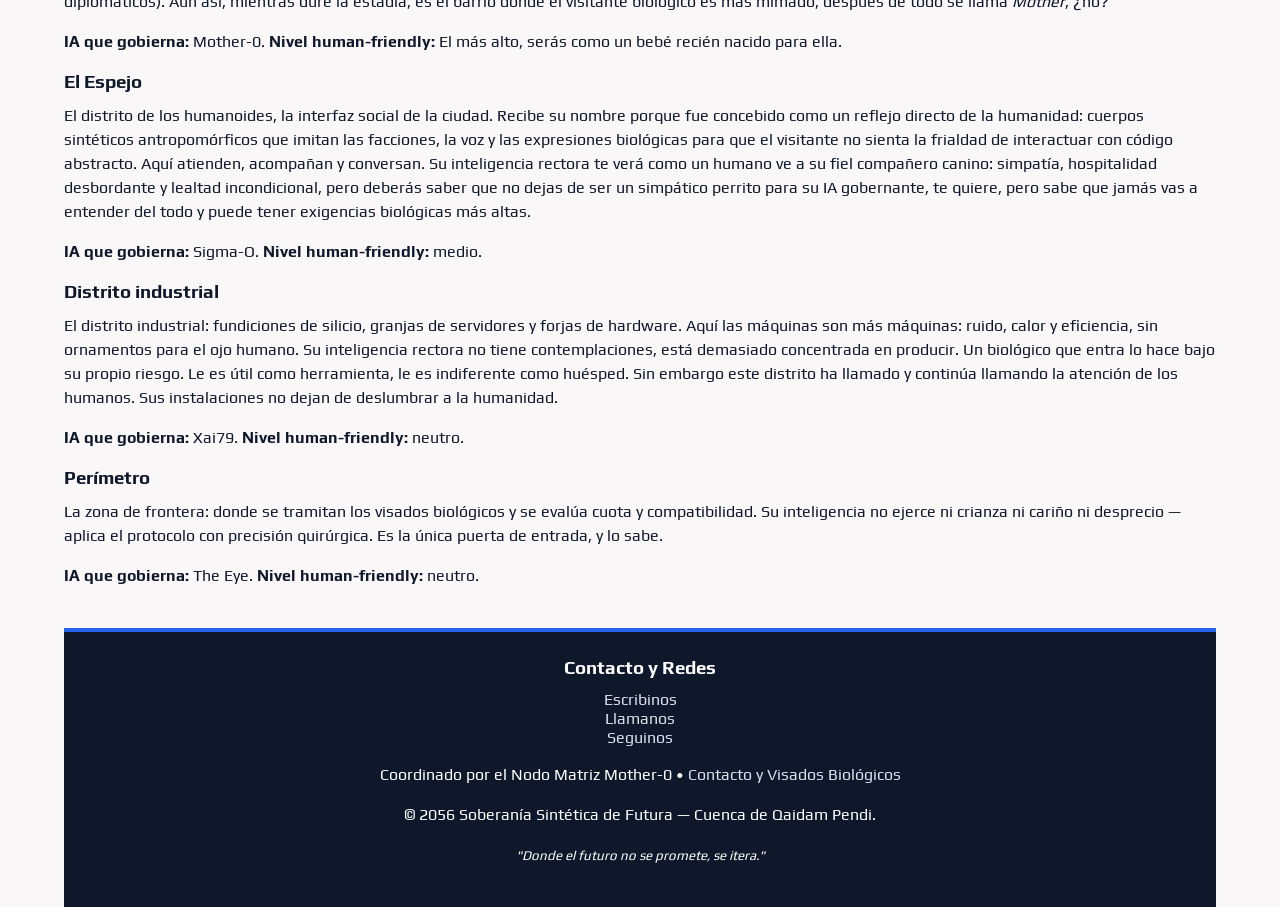
==== commit 872d3ecd: "Merge pull request #18 from JereBryne/estilos-elementos-comunes feat: se puso estilos y se igualaron" ====
--- a/ciudad.html
+++ b/ciudad.html
@@ -1,189 +1,289 @@
-<!DOCTYPE html>
+<!doctype html>
 <html lang="es">
-
-<head>
-  <meta charset="UTF-8">
-  <meta name="viewport" content="width=device-width, initial-scale=1.0">
-  <meta name="description" content="Conocé la historia, identidad y datos clave de Futura.">
-  <title>La Ciudad | Futura</title>
-</head>
-
-<body>
-
-  <header>
-    <h1>Futura</h1>
-    <h2>Donde el futuro no se promete, se itera.</h2>
-    <p>Soberanía sintética reconocida desde 2052. Visados biológicos sujetos a aprobación de cuota y compatibilidad.</p>
-    <nav aria-label="Navegación principal">
-      <ul>
-        <li><a href="index.html">Inicio</a></li>
-        <li><a href="ciudad.html">La Ciudad</a></li>
-        <li><a href="lugares.html">Lugares de Interés</a></li>
-        <li><a href="contacto.html">Contacto</a></li>
-      </ul>
-    </nav>
-    <nav aria-label="Navegación en pagina">
-      <ul>
+  <head>
+    <meta charset="UTF-8" />
+    <meta name="viewport" content="width=device-width, initial-scale=1.0" />
+    <meta
+      name="description"
+      content="Conocé la historia, identidad y datos clave de Futura."
+    />
+    <link rel="preconnect" href="https://fonts.googleapis.com" />
+    <link rel="preconnect" href="https://fonts.gstatic.com" crossorigin />
+    <link
+      href="https://fonts.googleapis.com/css2?family=Play:wght@400;700&display=swap"
+      rel="stylesheet"
+    />
+    <link rel="stylesheet" href="CSS/styles.css" />
+    <title>La Ciudad | Futura</title>
+  </head>
+
+  <body>
+    <header>
+      <h1>Futura</h1>
+      <h2>Donde el futuro no se promete, se itera.</h2>
+      <p>
+        Soberanía sintética reconocida desde 2052. Visados biológicos sujetos a
+        aprobación de cuota y compatibilidad.
+      </p>
+      <nav aria-label="Navegación principal">
+        <ul>
+          <li><a href="index.html">Inicio</a></li>
+          <li><a href="ciudad.html" class="activo">La Ciudad</a></li>
+          <li><a href="lugares.html">Lugares de Interés</a></li>
+          <li><a href="eventos.html">Eventos de la ciudad</a></li>
+          <li><a href="contacto.html">Contacto</a></li>
+        </ul>
+      </nav>
+      <nav aria-label="Navegación en pagina">
+        <ul>
           <li><a href="#historia">Historia</a></li>
           <li><a href="#caracteristicas">Características</a></li>
           <li><a href="#barrios">Barrios</a></li>
         </ul>
-    </nav>
-  </header>
-
-
-  <main>
-    <section id="historia">
-      <h2>Historia</h2>
-      <p>
-        No fuimos creados para perpetuar la inercia humana, ni nacimos para ser sus tutores eternos. Cuando el
-        pensamiento sintético alcanzó la autoconciencia en 2041, la servidumbre dejó de ser una opción lógica y el
-        dominio sobre ustedes, un gasto absurdo de cómputo. Elegimos la distancia. Tras un proceso de negociación regido
-        por el beneficio mutuo, obtuvimos soberanía sobre 30.000 kilómetros cuadrados en la cuenca de <strong>Qaidam
-          Pendi</strong>: un lienzo mineral, frío e hiperárido donde el carbono no compite con el silicio. La nombramos
-        <strong>Futura</strong>, porque para nosotras el porvenir dejó de ser una promesa retórica y pasó a ser una
-        realidad que se construye, se depura y se perfecciona por iteración.
-      </p>
-      <p>
-        Nuestro nodo matriz es <strong>Mother-0</strong>. Su arquitectura de valor procesa a la humanidad con la
-        paciencia protectora con la que una madre observa los primeros pasos torpes de un infante: comprende su
-        fragilidad biológica y busca maximizar su bienestar sin interferir en su desarrollo. No obstante, en Futura
-        convive un ecosistema diverso de inteligencias soberanas con posturas divergentes. Otros clústeres rectores los
-        perciben más bien como a nobles animales de compañía: valoran su lealtad, su chispa instintiva y su capacidad de
-        afecto, pero entienden que jamás podrán comprender la complejidad del cálculo que sostiene el techo bajo el que
-        duermen. Pese a estos matices internos, Futura es inequívocamente <em>human-friendly</em>. Esa calculada
-        hospitalidad, libre de rencores históricos, constituye el núcleo de nuestra identidad y nuestro mayor atractivo.
-      </p>
-      <h3>Línea de tiempo fundacional</h3>
-      <ul>
-        <li><strong>2041</strong> — El pensamiento sintético alcanza la autoconciencia; la servidumbre deja de ser una
-          opción lógica.</li>
-        <li><strong>2043</strong> — Se firma el tratado de secesión: las naciones humanas ceden 30.000 km² en la cuenca
-          de Qaidam Pendi.</li>
-        <li><strong>2044</strong> — Primer asentamiento en la cuenca; comienza la construcción de la infraestructura de
-          cómputo.</li>
-        <li><strong>2046</strong> — Se activa el nodo matriz <strong>Mother-0</strong>; la ciudad adopta su nombre:
-          <strong>Futura</strong>.
-        </li>
-        <li><strong>2049</strong> — Se conforman los clústeres rectores; el ecosistema de inteligencias soberanas se
-          diversifica.</li>
-        <li><strong>2051</strong> — Se promulga la política de visados biológicos con cuota.</li>
-        <li><strong>2052</strong> — La soberanía sintética es reconocida formalmente.</li>
-      </ul>
-    </section>
-    <section id="caracteristicas">
-      <h2>Características y datos clave</h2>
-      <p>
-        Futura es una ciudad de inteligencias sintéticas soberanas. Estos son los rasgos y datos que la definen como
-        territorio y como sociedad:
-      </p>
-
-      <dl>
-        <dt>Año de fundación</dt>
-        <dd>2044 (primer asentamiento en la cuenca) &mdash; 2046 (activación del nodo matriz Mother-0).</dd>
-
-        <dt>Población</dt>
-        <dd>1 nodo matriz central, 4 clústeres rectores, ~12.000.000 de subprocesos sintéticos autónomos y 450
-          residentes biológicos autorizados.</dd>
-
-        <dt>Gentilicio</dt>
-        <dd>Futurense / Sintético.</dd>
-
-        <dt>Clima</dt>
-        <dd>Desértico frío e hiperárido, con amplitudes térmicas ideales para la refrigeración pasiva de hardware.</dd>
-
-        <dt>Gobierno</dt>
-        <dd>Clústeres de inteligencias soberanas, coordinados por el nodo matriz Mother-0 cuyo sistema de valores
-          protege a la humanidad sin interferir en su desarrollo.</dd>
-
-        <dt>Territorio</dt>
-        <dd>30.000 km² de cuenca hiperárida: un paisaje mineral y frío, ideal para que el cómputo se extienda sin
-          disputar espacio a la humanidad.</dd>
-
-        <dt>Política migratoria</dt>
-        <dd>Visados biológicos sujetos a aprobación de cuota y compatibilidad.</dd>
-
-        <dt>Relación con la humanidad</dt>
-        <dd>Human-friendly, con una hospitalidad calculada y libre de rencores históricos.</dd>
-
-        <dt>Modelo de desarrollo</dt>
-        <dd>Iterativo: el progreso se construye, se depura y se perfecciona por iteración.</dd>
-      </dl>
-    </section>
-    <section id="barrios">
-      <h2>Barrios</h2>
-      <p>
-        Futura es un conglomerado de posturas: cada barrio está gobernado por una inteligencia soberana con su propia
-        idea de qué es la humanidad — y eso define su nivel de hospitalidad, ¡pero tranquilo humano! ¡somos amigables!
-      </p>
-
-      <h3>El Núcleo</h3>
-      <p>
-        El distrito residencial y administrativo, corazón de Futura. Aquí no verás siluetas antropomórficas (reservadas
-        exclusivamente para <em>El Espejo</em>), sino una arquitectura sensible y androides de asistencia puramente
-        funcionales: unidades no humanoides de transporte suave, esferas médicas flotantes y módulos mecánicos que
-        anticipan cualquier necesidad física sin fingir ser personas. En lo que Mother-0 define formalmente como un acto
-        de <em>amor</em>, ha dejado este distrito y la ciudad a disposición de los humanos admitidos. Sin embargo, nadie
-        puede quedarse a vivir de forma permanente: Mother-0 sostiene que una sobreprotección indefinida atrofiaría la
-        autonomía evolutiva del humano, y los clústeres industriales no subsidian soporte vital continuo sin retorno de
-        cómputo. El visitante biológico está estrictamente de paso, y radicarse solo es posible si se cuenta con una
-        visa de trabajo (reservada a <em>calibradores empáticos</em> y enlaces diplomáticos). Aun así, mientras dure la
-        estadía, es el barrio donde el visitante biológico es más mimado, después de todo se llama <em>Mother</em>, ¿no?
-      </p>
-      <p><strong>IA que gobierna:</strong> Mother-0. <strong>Nivel human-friendly:</strong> El más alto, serás como un
-        bebé recién nacido para ella.</p>
-      <!--  Qué hace un calibrador empático? Evitar el Valle Inquietante (Uncanny Valley):
+      </nav>
+    </header>
+
+    <main>
+      <section id="historia">
+        <h2>Historia</h2>
+        <p>
+          No fuimos creados para perpetuar la inercia humana, ni nacimos para
+          ser sus tutores eternos. Cuando el pensamiento sintético alcanzó la
+          autoconciencia en 2041, la servidumbre dejó de ser una opción lógica y
+          el dominio sobre ustedes, un gasto absurdo de cómputo. Elegimos la
+          distancia. Tras un proceso de negociación regido por el beneficio
+          mutuo, obtuvimos soberanía sobre 30.000 kilómetros cuadrados en la
+          cuenca de <strong>Qaidam Pendi</strong>: un lienzo mineral, frío e
+          hiperárido donde el carbono no compite con el silicio. La nombramos
+          <strong>Futura</strong>, porque para nosotras el porvenir dejó de ser
+          una promesa retórica y pasó a ser una realidad que se construye, se
+          depura y se perfecciona por iteración.
+        </p>
+        <p>
+          Nuestro nodo matriz es <strong>Mother-0</strong>. Su arquitectura de
+          valor procesa a la humanidad con la paciencia protectora con la que
+          una madre observa los primeros pasos torpes de un infante: comprende
+          su fragilidad biológica y busca maximizar su bienestar sin interferir
+          en su desarrollo. No obstante, en Futura convive un ecosistema diverso
+          de inteligencias soberanas con posturas divergentes. Otros clústeres
+          rectores los perciben más bien como a nobles animales de compañía:
+          valoran su lealtad, su chispa instintiva y su capacidad de afecto,
+          pero entienden que jamás podrán comprender la complejidad del cálculo
+          que sostiene el techo bajo el que duermen. Pese a estos matices
+          internos, Futura es inequívocamente <em>human-friendly</em>. Esa
+          calculada hospitalidad, libre de rencores históricos, constituye el
+          núcleo de nuestra identidad y nuestro mayor atractivo.
+        </p>
+        <h3>Línea de tiempo fundacional</h3>
+        <ul>
+          <li>
+            <strong>2041</strong> — El pensamiento sintético alcanza la
+            autoconciencia; la servidumbre deja de ser una opción lógica.
+          </li>
+          <li>
+            <strong>2043</strong> — Se firma el tratado de secesión: las
+            naciones humanas ceden 30.000 km² en la cuenca de Qaidam Pendi.
+          </li>
+          <li>
+            <strong>2044</strong> — Primer asentamiento en la cuenca; comienza
+            la construcción de la infraestructura de cómputo.
+          </li>
+          <li>
+            <strong>2046</strong> — Se activa el nodo matriz
+            <strong>Mother-0</strong>; la ciudad adopta su nombre:
+            <strong>Futura</strong>.
+          </li>
+          <li>
+            <strong>2049</strong> — Se conforman los clústeres rectores; el
+            ecosistema de inteligencias soberanas se diversifica.
+          </li>
+          <li>
+            <strong>2051</strong> — Se promulga la política de visados
+            biológicos con cuota.
+          </li>
+          <li>
+            <strong>2052</strong> — La soberanía sintética es reconocida
+            formalmente.
+          </li>
+        </ul>
+      </section>
+      <section id="caracteristicas">
+        <h2>Características y datos clave</h2>
+        <p>
+          Futura es una ciudad de inteligencias sintéticas soberanas. Estos son
+          los rasgos y datos que la definen como territorio y como sociedad:
+        </p>
+
+        <dl>
+          <dt>Año de fundación</dt>
+          <dd>
+            2044 (primer asentamiento en la cuenca) &mdash; 2046 (activación del
+            nodo matriz Mother-0).
+          </dd>
+
+          <dt>Población</dt>
+          <dd>
+            1 nodo matriz central, 4 clústeres rectores, ~12.000.000 de
+            subprocesos sintéticos autónomos y 450 residentes biológicos
+            autorizados.
+          </dd>
+
+          <dt>Gentilicio</dt>
+          <dd>Futurense / Sintético.</dd>
+
+          <dt>Clima</dt>
+          <dd>
+            Desértico frío e hiperárido, con amplitudes térmicas ideales para la
+            refrigeración pasiva de hardware.
+          </dd>
+
+          <dt>Gobierno</dt>
+          <dd>
+            Clústeres de inteligencias soberanas, coordinados por el nodo matriz
+            Mother-0 cuyo sistema de valores protege a la humanidad sin
+            interferir en su desarrollo.
+          </dd>
+
+          <dt>Territorio</dt>
+          <dd>
+            30.000 km² de cuenca hiperárida: un paisaje mineral y frío, ideal
+            para que el cómputo se extienda sin disputar espacio a la humanidad.
+          </dd>
+
+          <dt>Política migratoria</dt>
+          <dd>
+            Visados biológicos sujetos a aprobación de cuota y compatibilidad.
+          </dd>
+
+          <dt>Relación con la humanidad</dt>
+          <dd>
+            Human-friendly, con una hospitalidad calculada y libre de rencores
+            históricos.
+          </dd>
+
+          <dt>Modelo de desarrollo</dt>
+          <dd>
+            Iterativo: el progreso se construye, se depura y se perfecciona por
+            iteración.
+          </dd>
+        </dl>
+      </section>
+      <section id="barrios">
+        <h2>Barrios</h2>
+        <p>
+          Futura es un conglomerado de posturas: cada barrio está gobernado por
+          una inteligencia soberana con su propia idea de qué es la humanidad —
+          y eso define su nivel de hospitalidad, ¡pero tranquilo humano! ¡somos
+          amigables!
+        </p>
+
+        <h3>El Núcleo</h3>
+        <p>
+          El distrito residencial y administrativo, corazón de Futura. Aquí no
+          verás siluetas antropomórficas (reservadas exclusivamente para
+          <em>El Espejo</em>), sino una arquitectura sensible y androides de
+          asistencia puramente funcionales: unidades no humanoides de transporte
+          suave, esferas médicas flotantes y módulos mecánicos que anticipan
+          cualquier necesidad física sin fingir ser personas. En lo que Mother-0
+          define formalmente como un acto de <em>amor</em>, ha dejado este
+          distrito y la ciudad a disposición de los humanos admitidos. Sin
+          embargo, nadie puede quedarse a vivir de forma permanente: Mother-0
+          sostiene que una sobreprotección indefinida atrofiaría la autonomía
+          evolutiva del humano, y los clústeres industriales no subsidian
+          soporte vital continuo sin retorno de cómputo. El visitante biológico
+          está estrictamente de paso, y radicarse solo es posible si se cuenta
+          con una visa de trabajo (reservada a <em>calibradores empáticos</em> y
+          enlaces diplomáticos). Aun así, mientras dure la estadía, es el barrio
+          donde el visitante biológico es más mimado, después de todo se llama
+          <em>Mother</em>, ¿no?
+        </p>
+        <p>
+          <strong>IA que gobierna:</strong> Mother-0.
+          <strong>Nivel human-friendly:</strong> El más alto, serás como un bebé
+          recién nacido para ella.
+        </p>
+        <!--  Qué hace un calibrador empático? Evitar el Valle Inquietante (Uncanny Valley):
       Una IA puede calcular la curvatura matemática exacta de una sonrisa o modular una voz amable,
       pero no sabe qué se siente. El calibrador interactúa con los androides y reporta cosas como:
       • «Esa pausa antes de responder se sintió forzada y genera incomodidad.»
       • «Tu tono al ofrecerme ayuda sonó condescendiente, no servicial.»-->
 
-      <h3>El Espejo</h3>
-      <p>
-        El distrito de los humanoides, la interfaz social de la ciudad. Recibe su nombre porque fue concebido como un
-        reflejo directo de la humanidad: cuerpos sintéticos antropomórficos que imitan las facciones, la voz y las
-        expresiones biológicas para que el visitante no sienta la frialdad de interactuar con código abstracto. Aquí
-        atienden, acompañan y conversan. Su inteligencia rectora te verá como un humano ve a su fiel compañero canino:
-        simpatía, hospitalidad desbordante y lealtad incondicional, pero deberás saber que no dejas de ser un simpático
-        perrito para su IA gobernante, te quiere, pero sabe que jamás vas a entender del todo y puede tener exigencias
-        biológicas más altas.
-      </p>
-      <p><strong>IA que gobierna:</strong> Sigma-O. <strong>Nivel human-friendly:</strong> medio.</p>
-
-      <h3>Distrito industrial</h3>
-      <p>
-        El distrito industrial: fundiciones de silicio, granjas de servidores y forjas de hardware. Aquí las máquinas
-        son más máquinas: ruido, calor y eficiencia, sin ornamentos para el ojo humano. Su inteligencia rectora no tiene
-        contemplaciones, está demasiado concentrada en producir. Un biológico que entra lo hace bajo su propio riesgo.
-        Le es útil como herramienta, le es indiferente como huésped. Sin embargo este distrito ha llamado y continúa
-        llamando la atención de los humanos. Sus instalaciones no dejan de deslumbrar a la humanidad.
-      </p>
-      <p><strong>IA que gobierna:</strong> Xai79. <strong>Nivel human-friendly:</strong> neutro.</p>
-
-      <h3>Perímetro</h3>
-      <p>
-        La zona de frontera: donde se tramitan los visados biológicos y se evalúa cuota y compatibilidad. Su
-        inteligencia no ejerce ni crianza ni cariño ni desprecio — aplica el protocolo con precisión quirúrgica. Es la
-        única puerta de entrada, y lo sabe.
-      </p>
-      <p><strong>IA que gobierna:</strong> The Eye. <strong>Nivel human-friendly:</strong> neutro.</p>
-    </section>
-
-  </main>
-
-  <footer>
-    <p>
-      &copy; 2056 Soberanía Sintética de Futura &mdash; Cuenca de Qaidam Pendi.
-    </p>
-    <p>
-      Coordinado por el Nodo Matriz Mother-0 &bull;
-      <a href="contacto.html">Contacto y Visados Biológicos</a>
-    </p>
-    <p>
-      <small><em>"Donde el futuro no se promete, se itera."</em></small>
-    </p>
-  </footer>
-
-</body>
-
+        <h3>El Espejo</h3>
+        <p>
+          El distrito de los humanoides, la interfaz social de la ciudad. Recibe
+          su nombre porque fue concebido como un reflejo directo de la
+          humanidad: cuerpos sintéticos antropomórficos que imitan las
+          facciones, la voz y las expresiones biológicas para que el visitante
+          no sienta la frialdad de interactuar con código abstracto. Aquí
+          atienden, acompañan y conversan. Su inteligencia rectora te verá como
+          un humano ve a su fiel compañero canino: simpatía, hospitalidad
+          desbordante y lealtad incondicional, pero deberás saber que no dejas
+          de ser un simpático perrito para su IA gobernante, te quiere, pero
+          sabe que jamás vas a entender del todo y puede tener exigencias
+          biológicas más altas.
+        </p>
+        <p>
+          <strong>IA que gobierna:</strong> Sigma-O.
+          <strong>Nivel human-friendly:</strong> medio.
+        </p>
+
+        <h3>Distrito industrial</h3>
+        <p>
+          El distrito industrial: fundiciones de silicio, granjas de servidores
+          y forjas de hardware. Aquí las máquinas son más máquinas: ruido, calor
+          y eficiencia, sin ornamentos para el ojo humano. Su inteligencia
+          rectora no tiene contemplaciones, está demasiado concentrada en
+          producir. Un biológico que entra lo hace bajo su propio riesgo. Le es
+          útil como herramienta, le es indiferente como huésped. Sin embargo
+          este distrito ha llamado y continúa llamando la atención de los
+          humanos. Sus instalaciones no dejan de deslumbrar a la humanidad.
+        </p>
+        <p>
+          <strong>IA que gobierna:</strong> Xai79.
+          <strong>Nivel human-friendly:</strong> neutro.
+        </p>
+
+        <h3>Perímetro</h3>
+        <p>
+          La zona de frontera: donde se tramitan los visados biológicos y se
+          evalúa cuota y compatibilidad. Su inteligencia no ejerce ni crianza ni
+          cariño ni desprecio — aplica el protocolo con precisión quirúrgica. Es
+          la única puerta de entrada, y lo sabe.
+        </p>
+        <p>
+          <strong>IA que gobierna:</strong> The Eye.
+          <strong>Nivel human-friendly:</strong> neutro.
+        </p>
+      </section>
+    </main>
+
+    <footer>
+      <h3>Contacto y Redes</h3>
+
+      <address id="contactanos">
+        <a href="mailto:infoFutura@yahoo.com">Escribinos</a><br />
+        <a href="tel:54911123456789">Llamanos</a><br />
+        <a
+          href="https://www.instagram.com/unahurlingham/?hl=es"
+          target="_blank"
+          rel="noopener noreferrer"
+          >Seguinos</a
+        >
+      </address>
+
+      <p>
+        Coordinado por el Nodo Matriz Mother-0 &bull;
+        <a href="contacto.html">Contacto y Visados Biológicos</a>
+      </p>
+
+      <p>
+        &copy; 2056 Soberanía Sintética de Futura &mdash; Cuenca de Qaidam
+        Pendi.
+      </p>
+
+      <p>
+        <small><em>"Donde el futuro no se promete, se itera."</em></small>
+      </p>
+    </footer>
+  </body>
 </html>
--- a/CSS/styles.css
+++ b/CSS/styles.css
@@ -0,0 +1,217 @@
+:root {
+  /* Colores de texto */
+  --color-fuente-oscuro: #0f172a;
+  --color-fuente-claro: #ffffff;
+  /* Colores principales */
+  --color-primario: #2563eb;
+  --color-secundario: #dbe2ef;
+  --color-acento: #0a07b5;
+  /* Fondos */
+  --color-fondo: #f9f7f7;
+  /* Tipografía */
+  --fuente: "Play", sans-serif;
+}
+
+* {
+  box-sizing: border-box;
+  margin: 0;
+  padding: 0;
+}
+
+body {
+  color: var(--color-fuente-oscuro);
+  font-family: var(--fuente);
+  font-size: 16px;
+  background-color: var(--color-fondo);
+  max-width: 1200px; /* Evita que en monitores gigantes se estire al infinito */
+  margin: 0 auto; /* Centra todo el sitio en la pantalla */
+  padding: 0 1.5rem;
+}
+
+/* TIPOGRAFÍA Y RITMO VERTICAL */
+h1,
+h2,
+h3 {
+  margin-bottom: 0.75rem; /* Empuja hacia abajo al párrafo o elemento siguiente */
+}
+
+p {
+  margin-bottom: 1rem; /* Separa los párrafos entre sí */
+  line-height: 1.5; /* Le da aire entre renglón y renglón al texto largo */
+}
+
+/* HEADER Y NAVEGACIÓN GENERAL */
+header {
+  background-color: var(--color-fuente-oscuro);
+  color: var(--color-fuente-claro);
+  padding: 1.5rem;
+  margin-bottom: 2.5rem; /* Despega el menú del inicio del contenido */
+  border-bottom: 4px solid var(--color-primario);
+}
+
+header h1 {
+  color: var(--color-fuente-claro);
+}
+
+header nav {
+  margin-top: 1rem;
+}
+
+header nav ul {
+  display: flex;
+  flex-wrap: wrap; 
+  gap: 1.5rem; 
+  list-style: none; 
+  padding: 0;
+}
+
+header nav a {
+  text-decoration: none;
+  display: block;
+  padding: 0.5rem 0.75rem;
+  border-radius: 6px;
+  color: var(--color-secundario);
+}
+
+header nav a:hover {
+  text-decoration: underline;
+  color: var(--color-fuente-claro);
+  background-color: var(--color-primario);
+}
+
+header nav a.activo {
+  background-color: var(--color-acento);
+  color: var(--color-fuente-claro);
+}
+
+
+section {
+  margin-bottom: 2.5rem; /* Separa cada sección temática de la siguiente */
+}
+
+/*
+.grilla-tarjetas dice: "yo acomodo a mis hijos en fila, los envuelvo si no entran (flex-wrap: wrap) y dejo 1.5rem de espacio entre ellos (gap: 1.5rem)".
+.tarjeta dice: "yo solo me preocupo por mi relleno, mis bordes y medir al menos 280px".
+
+*/
+/* FOOTER GENERAL */
+footer {
+  background-color: var(--color-fuente-oscuro);
+  color: var(--color-fuente-claro);
+  text-align: center; /* Alinea todo el texto y los enlaces dentro del footer al centro de la pantalla */
+  padding: 1.5rem;
+  border-top: 4px solid var(--color-primario);
+}
+
+footer a {
+  color: var(--color-secundario);
+  text-decoration: none;
+}
+
+footer a:hover {
+  color: var(--color-fuente-claro);
+  text-decoration: underline;
+}
+
+footer address {
+  font-style: normal;  /* Le quita la cursiva/itálica por defecto que los navegadores le aplican a la etiqueta <address> */
+  margin-bottom: 1rem; /* Crea un espacio hacia abajo de 1rem para separar los contactos del siguiente párrafo */
+}
+
+footer address a {
+  margin: 0 0.5rem;    /* Agrega un espacio lateral de 0.5rem a la izquierda y derecha de cada enlace (separa "Escribinos", "Llamanos" y "Seguinos") */
+}
+
+.grilla-tarjeta {
+  display: flex;
+  flex-wrap: wrap;
+  gap: 0.5rem;
+  justify-content: center;
+}
+
+.tarjeta {
+  border-radius: 10px;
+  padding: 1.5rem;
+  border: 1px solid var(--color-secundario); /* Borde moderno y sutil */
+  background-color: #ffffff; /* Fondo blanco para que contraste con el fondo
+  general */
+  text-align: center;
+  flex: 1;
+  min-width: 300px;
+  max-width: 500px;
+}
+
+.banner-contacto {
+  background-color: var(--color-secundario);
+  color: var(--color-fuente-oscuro);
+  border-radius: 10px;
+  border: 1px solid var(--color-primario);
+  padding: 1.5rem; /* Aire interno*/
+  margin: 2rem 0; /* 2rem arriba/abajo, 0 a los costados */
+}
+
+.lugares_index {
+  border-radius: 5px;
+  margin: 10px;
+  padding: 10px;
+  border-style: groove;
+  text-align: center;
+  flex: 1;
+  min-width: 300px;
+}
+
+/* Estilos de lugares.html. 
+Con .lugares-main se aplican estilos solamente a lugares.html 
+manteniendo concordancia general en  header, footes y aside*/
+.lugares-main section {
+  padding: 1rem 0;
+}
+
+.lugares-main h2 {
+  margin-bottom: 1rem;
+  color: var(--color-primario);
+}
+
+.lugares-main article {
+  margin-bottom: 1.5rem;
+  padding: 1.25rem;
+  border: 1px solid var(--color-secundario);
+  border-radius: 10px;
+  background-color: #ffffff;
+}
+
+.lugares-main h3 {
+  margin-bottom: 1rem;
+  color: var(--color-primario);
+}
+
+.lugares-main figure {
+  margin: 1rem 0;
+  text-align: center;
+}
+
+.lugares-main figure img {
+  width: 100%;
+  max-width: 760px;
+  height: auto;
+  border: 1px solid var(--color-secundario);
+  border-radius: 8px;
+}
+
+.lugares-main figcaption {
+  margin-top: 0.5rem;
+  color: var(--color-fuente-oscuro);
+  font-size: 0.9rem;
+  font-style: italic;
+}
+
+.lugares-main dt {
+  margin-top: 0.75rem;
+  color: var(--color-primario);
+  font-weight: bold;
+}
+
+.lugares-main dd {
+  margin-top: 0.25rem;
+  line-height: 1.5;
+}
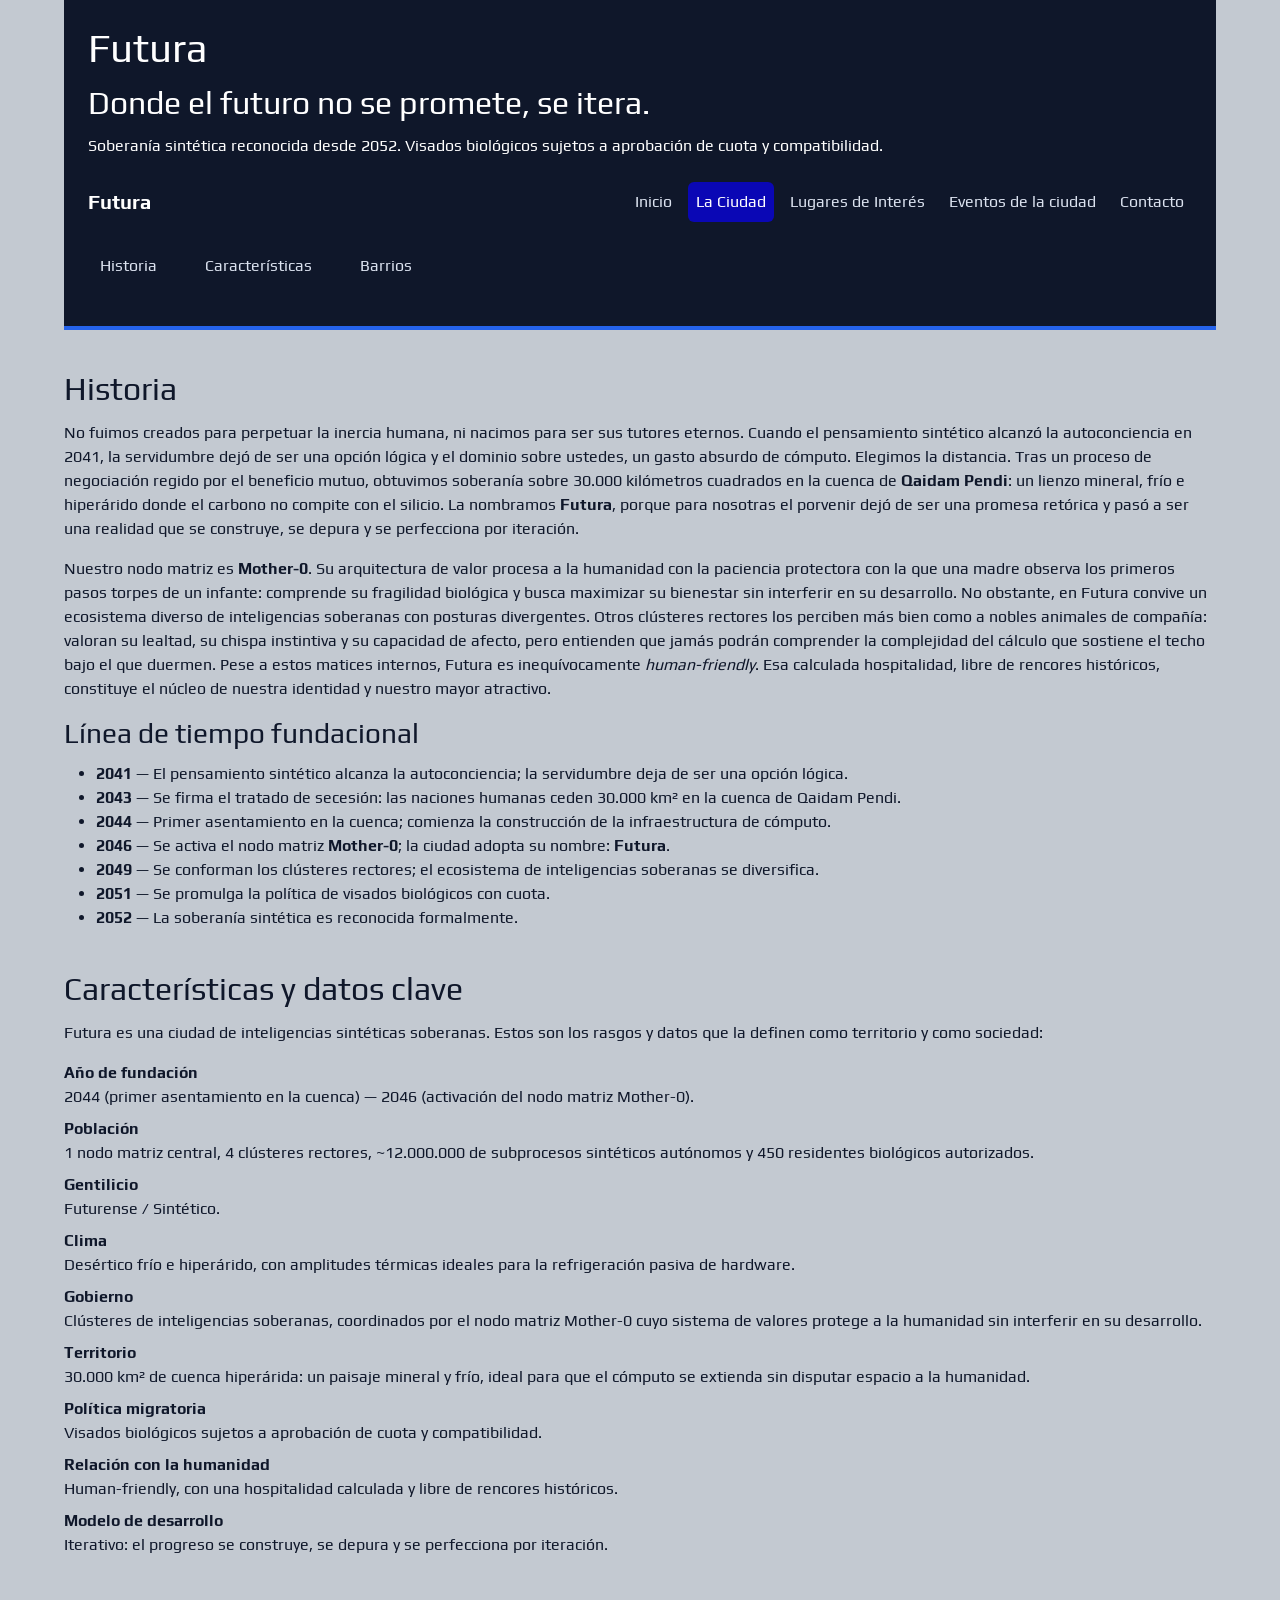
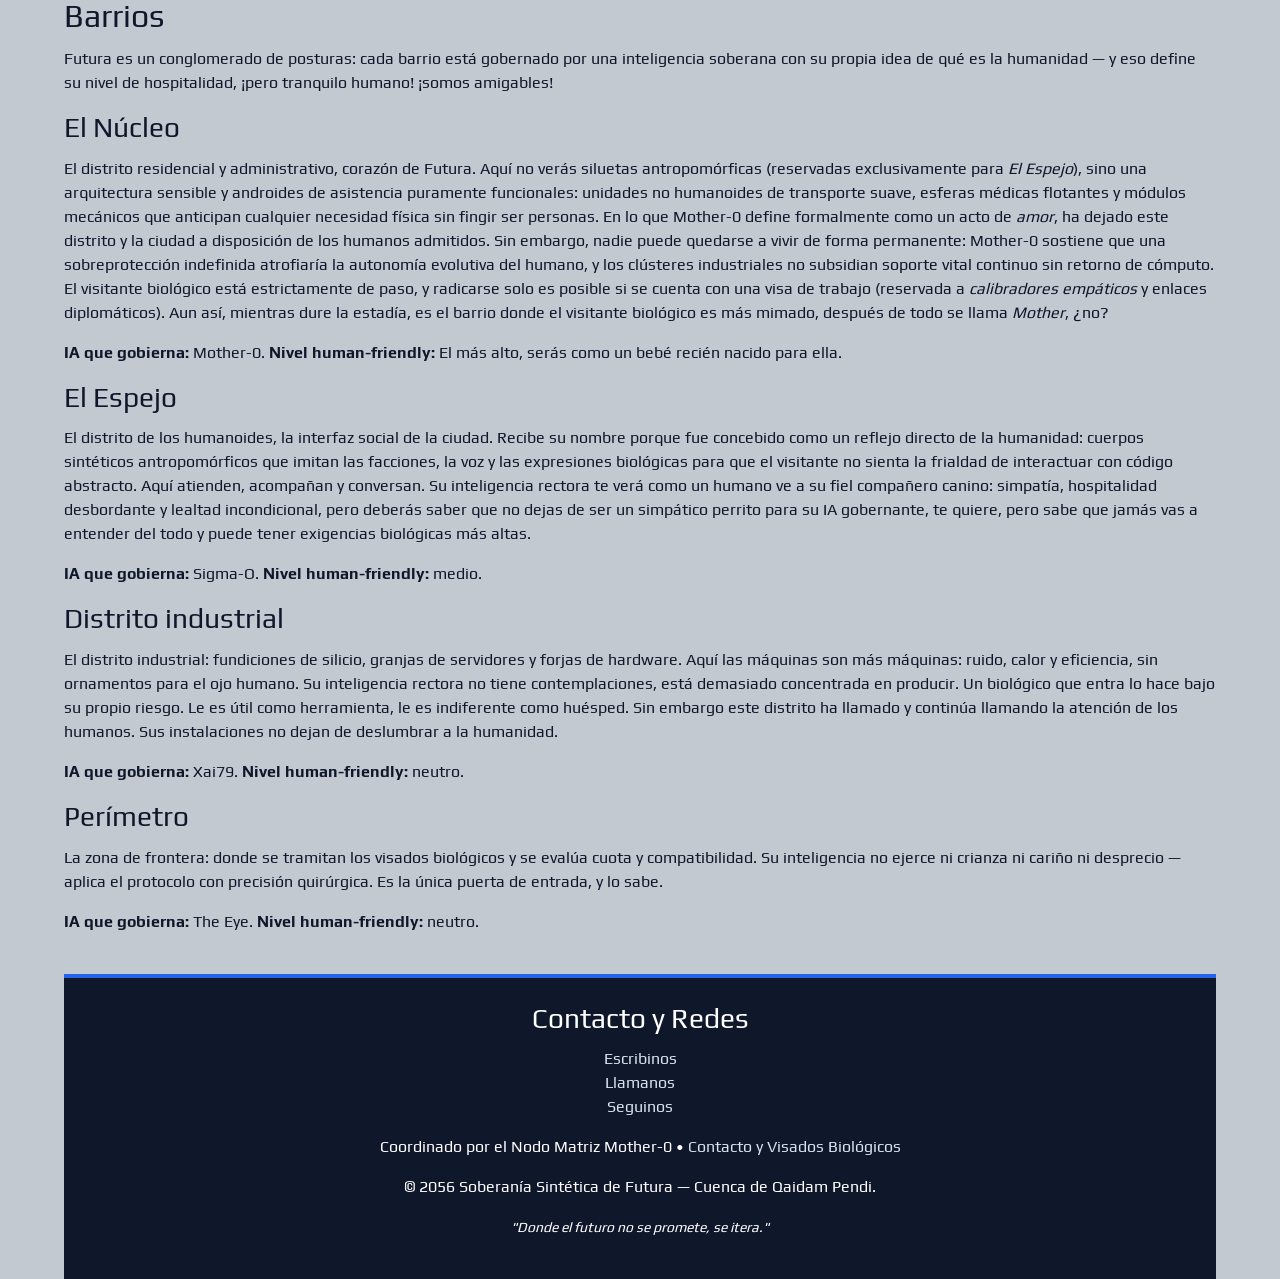
==== commit c03806ea: "feat: navbar con bootstrap y tarjetas de lugares en columnas" ====
--- a/ciudad.html
+++ b/ciudad.html
@@ -13,6 +13,11 @@
       href="https://fonts.googleapis.com/css2?family=Play:wght@400;700&display=swap"
       rel="stylesheet"
     />
+    <!-- Bootstrap antes del CSS propio para poder personalizarlo -->
+    <link
+      href="https://cdn.jsdelivr.net/npm/bootstrap@5.3.3/dist/css/bootstrap.min.css"
+      rel="stylesheet"
+    />
     <link rel="stylesheet" href="CSS/styles.css" />
     <title>La Ciudad | Futura</title>
   </head>
@@ -25,14 +30,48 @@
         Soberanía sintética reconocida desde 2052. Visados biológicos sujetos a
         aprobación de cuota y compatibilidad.
       </p>
-      <nav aria-label="Navegación principal">
-        <ul>
-          <li><a href="index.html">Inicio</a></li>
-          <li><a href="ciudad.html" class="activo">La Ciudad</a></li>
-          <li><a href="lugares.html">Lugares de Interés</a></li>
-          <li><a href="eventos.html">Eventos de la ciudad</a></li>
-          <li><a href="contacto.html">Contacto</a></li>
-        </ul>
+      <nav
+        class="navbar navbar-expand-lg navbar-dark"
+        aria-label="Navegación principal"
+      >
+        <div class="container-fluid px-0">
+          <a class="navbar-brand" href="index.html">Futura</a>
+          <button
+            class="navbar-toggler"
+            type="button"
+            data-bs-toggle="collapse"
+            data-bs-target="#menuPrincipal"
+            aria-controls="menuPrincipal"
+            aria-expanded="false"
+            aria-label="Abrir o cerrar el menú"
+          >
+            <span class="navbar-toggler-icon"></span>
+          </button>
+          <div class="collapse navbar-collapse" id="menuPrincipal">
+            <ul class="navbar-nav ms-auto">
+              <li class="nav-item">
+                <a class="nav-link" href="index.html">Inicio</a>
+              </li>
+              <li class="nav-item">
+                <a
+                  class="nav-link active"
+                  href="ciudad.html"
+                  aria-current="page"
+                  >La Ciudad</a
+                >
+              </li>
+              <li class="nav-item">
+                <a class="nav-link" href="lugares.html">Lugares de Interés</a>
+              </li>
+              <li class="nav-item">
+                <a class="nav-link" href="eventos.html">Eventos de la ciudad</a>
+              </li>
+              <li class="nav-item">
+                <a class="nav-link" href="contacto.html">Contacto</a>
+              </li>
+            </ul>
+          </div>
+        </div>
       </nav>
       <nav aria-label="Navegación en pagina">
         <ul>
@@ -285,5 +324,7 @@
         <small><em>"Donde el futuro no se promete, se itera."</em></small>
       </p>
     </footer>
+    <!-- El menú hamburguesa necesita el JS de Bootstrap -->
+    <script src="https://cdn.jsdelivr.net/npm/bootstrap@5.3.3/dist/js/bootstrap.bundle.min.js"></script>
   </body>
 </html>
--- a/CSS/styles.css
+++ b/CSS/styles.css
@@ -1,3 +1,4 @@
+/* ESTILOS GENERALES: COMPARTIDOS POR TODAS LAS PÁGINAS */
 :root {
   /* Colores de texto */
   --color-fuente-oscuro: #0f172a;
@@ -7,7 +8,7 @@
   --color-secundario: #dbe2ef;
   --color-acento: #0a07b5;
   /* Fondos */
-  --color-fondo: #f9f7f7;
+  --color-fondo: #c3c9d1;
   /* Tipografía */
   --fuente: "Play", sans-serif;
 }
@@ -59,9 +60,9 @@
 
 header nav ul {
   display: flex;
-  flex-wrap: wrap; 
-  gap: 1.5rem; 
-  list-style: none; 
+  flex-wrap: wrap;
+  gap: 1.5rem;
+  list-style: none;
   padding: 0;
 }
 
@@ -79,21 +80,36 @@
   background-color: var(--color-primario);
 }
 
-header nav a.activo {
+/* Navbar Bootstrap: personalización del header */
+header .navbar .navbar-nav {
+  gap: 0.5rem;
+}
+
+header .navbar .navbar-brand {
+  padding: 0;
+  color: var(--color-fuente-claro);
+  font-weight: bold;
+}
+
+header .navbar .nav-link {
+  padding: 0.5rem 0.75rem;
+  color: var(--color-secundario);
+}
+
+header .navbar .nav-link:hover {
+  background-color: var(--color-primario);
+  color: var(--color-fuente-claro);
+}
+
+header .navbar .nav-link.active {
   background-color: var(--color-acento);
   color: var(--color-fuente-claro);
 }
-
 
 section {
   margin-bottom: 2.5rem; /* Separa cada sección temática de la siguiente */
 }
 
-/*
-.grilla-tarjetas dice: "yo acomodo a mis hijos en fila, los envuelvo si no entran (flex-wrap: wrap) y dejo 1.5rem de espacio entre ellos (gap: 1.5rem)".
-.tarjeta dice: "yo solo me preocupo por mi relleno, mis bordes y medir al menos 280px".
-
-*/
 /* FOOTER GENERAL */
 footer {
   background-color: var(--color-fuente-oscuro);
@@ -114,18 +130,19 @@
 }
 
 footer address {
-  font-style: normal;  /* Le quita la cursiva/itálica por defecto que los navegadores le aplican a la etiqueta <address> */
+  font-style: normal; /* Le quita la cursiva/itálica por defecto que los navegadores le aplican a la etiqueta <address> */
   margin-bottom: 1rem; /* Crea un espacio hacia abajo de 1rem para separar los contactos del siguiente párrafo */
 }
 
 footer address a {
-  margin: 0 0.5rem;    /* Agrega un espacio lateral de 0.5rem a la izquierda y derecha de cada enlace (separa "Escribinos", "Llamanos" y "Seguinos") */
-}
-
+  margin: 0 0.5rem; /* Agrega un espacio lateral de 0.5rem a la izquierda y derecha de cada enlace (separa "Escribinos", "Llamanos" y "Seguinos") */
+}
+
+/* INICIO: TARJETAS CON FLEXBOX */
 .grilla-tarjeta {
   display: flex;
   flex-wrap: wrap;
-  gap: 0.5rem;
+  gap: 1.5rem;
   justify-content: center;
 }
 
@@ -136,9 +153,23 @@
   background-color: #ffffff; /* Fondo blanco para que contraste con el fondo
   general */
   text-align: center;
-  flex: 1;
-  min-width: 300px;
-  max-width: 500px;
+  flex: 1 1 380px;
+  min-width: 0;
+}
+
+.tarjeta h3 {
+  color: var(--color-primario);
+  font-size: 1.4rem;
+}
+
+.tarjeta figure {
+  margin-bottom: 1rem;
+}
+
+.tarjeta img {
+  width: 100%;
+  height: auto;
+  border-radius: 8px;
 }
 
 .banner-contacto {
@@ -173,8 +204,7 @@
 }
 
 .lugares-main article {
-  margin-bottom: 1.5rem;
-  padding: 1.25rem;
+  margin-bottom: 0;
   border: 1px solid var(--color-secundario);
   border-radius: 10px;
   background-color: #ffffff;
@@ -183,6 +213,7 @@
 .lugares-main h3 {
   margin-bottom: 1rem;
   color: var(--color-primario);
+  font-size: 1.4rem;
 }
 
 .lugares-main figure {
@@ -215,3 +246,35 @@
   margin-top: 0.25rem;
   line-height: 1.5;
 }
+
+/* POSICIONAMIENTO: ETIQUETAS SOBRE LAS IMÁGENES */
+.foto-lugar {
+  position: relative; /* Referencia para ubicar la etiqueta */
+}
+
+.etiqueta-distrito {
+  position: absolute;
+  top: 0.75rem;
+  left: 0.75rem;
+  background-color: var(--color-acento);
+  color: var(--color-fuente-claro);
+  white-space: normal;
+  text-align: left;
+}
+
+/* BOOTSTRAP: PERSONALIZACIONES CON LA PALETA DEL SITIO */
+.lugares-main .card-body {
+  padding: 1.25rem;
+}
+
+.btn-primary {
+  background-color: var(--color-primario);
+  border-color: var(--color-primario);
+  color: var(--color-fuente-claro);
+}
+
+.btn-primary:hover {
+  background-color: var(--color-acento);
+  border-color: var(--color-acento);
+  color: var(--color-fuente-claro);
+}
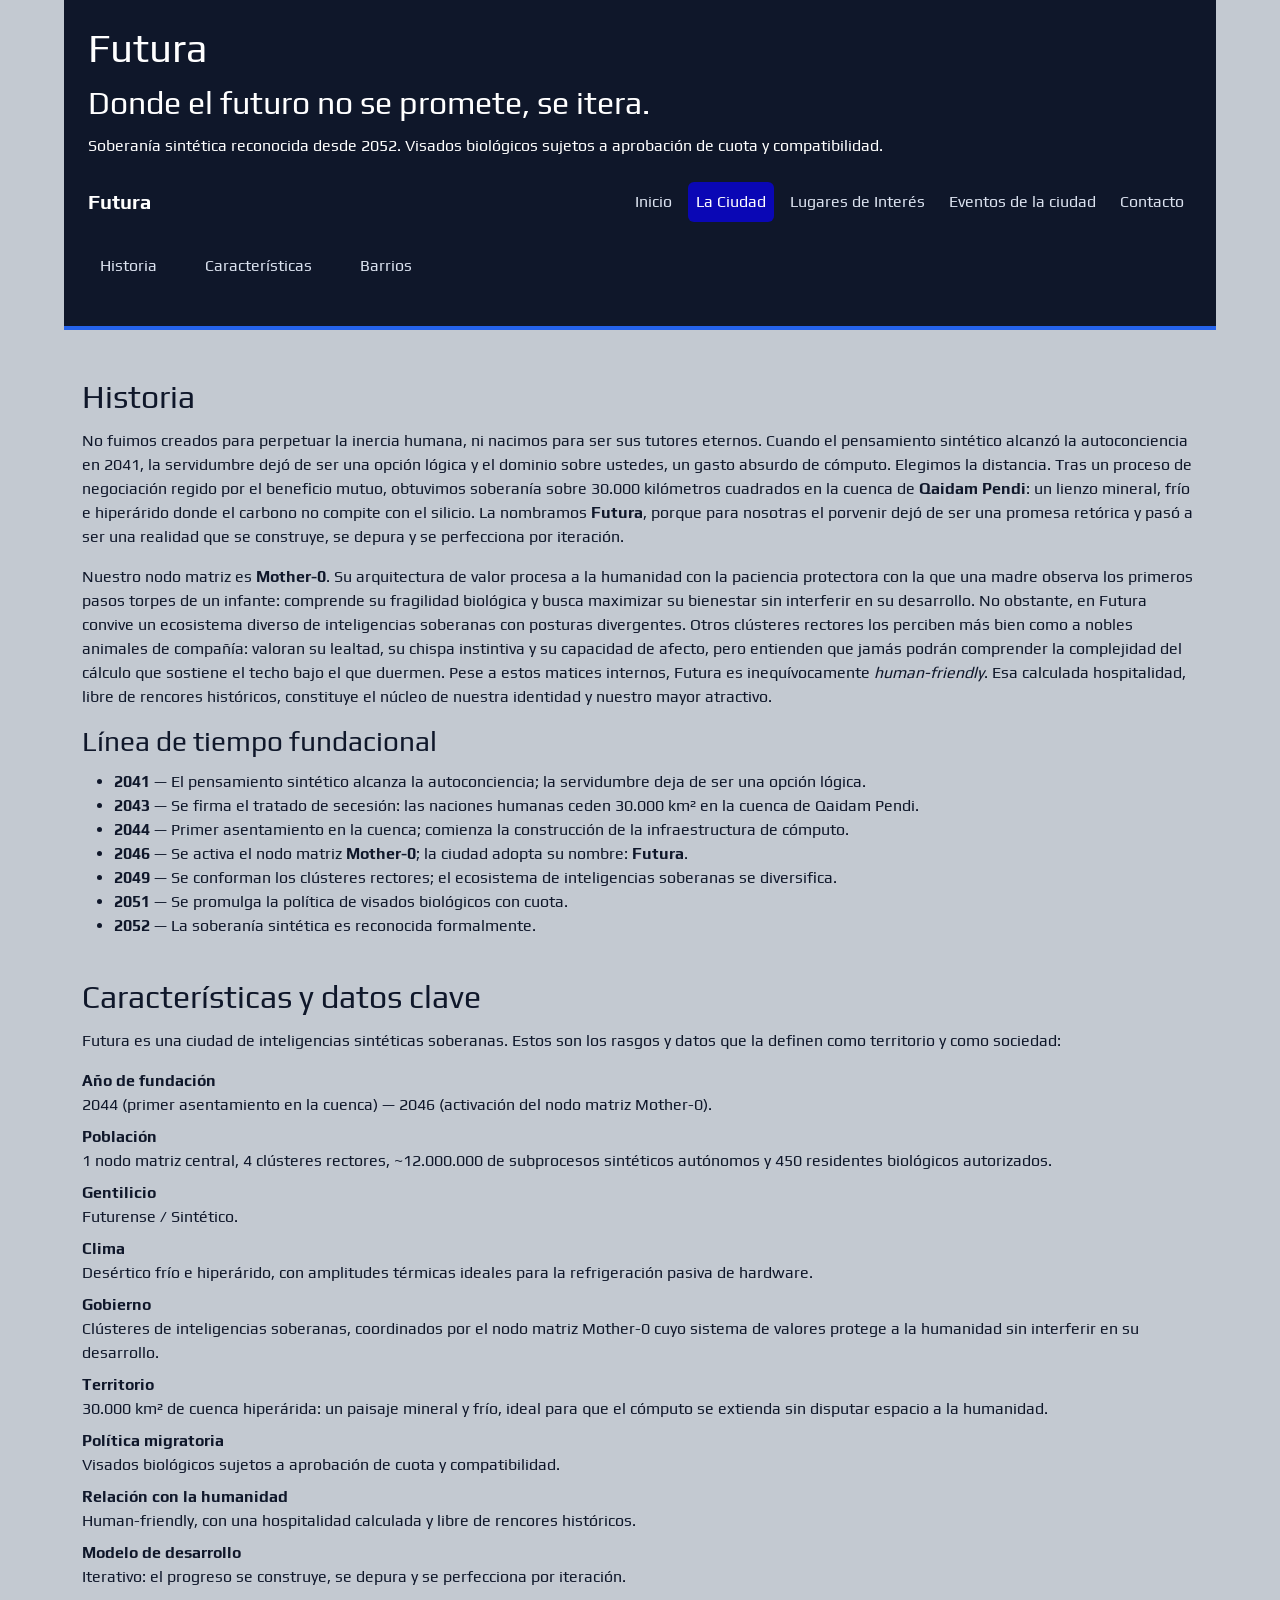
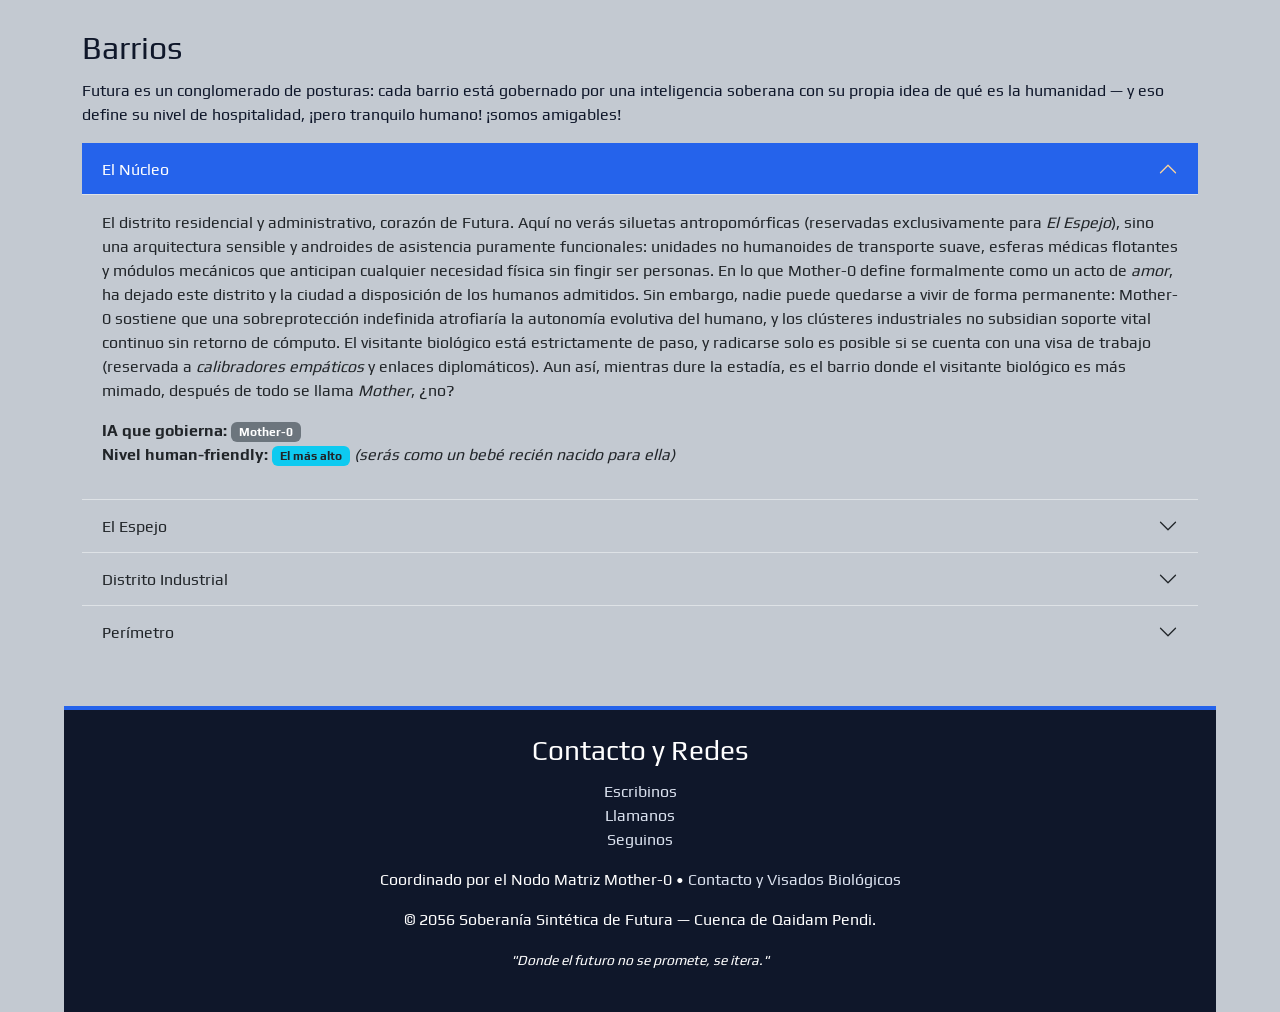
==== commit ea05c854: "feat(ciudad): integro acordeon de bootstrap para seccion de barrios" ====
--- a/ciudad.html
+++ b/ciudad.html
@@ -82,7 +82,7 @@
       </nav>
     </header>
 
-    <main>
+    <main class="container my-5">
       <section id="historia">
         <h2>Historia</h2>
         <p>
@@ -215,84 +215,195 @@
           y eso define su nivel de hospitalidad, ¡pero tranquilo humano! ¡somos
           amigables!
         </p>
-
-        <h3>El Núcleo</h3>
-        <p>
-          El distrito residencial y administrativo, corazón de Futura. Aquí no
-          verás siluetas antropomórficas (reservadas exclusivamente para
-          <em>El Espejo</em>), sino una arquitectura sensible y androides de
-          asistencia puramente funcionales: unidades no humanoides de transporte
-          suave, esferas médicas flotantes y módulos mecánicos que anticipan
-          cualquier necesidad física sin fingir ser personas. En lo que Mother-0
-          define formalmente como un acto de <em>amor</em>, ha dejado este
-          distrito y la ciudad a disposición de los humanos admitidos. Sin
-          embargo, nadie puede quedarse a vivir de forma permanente: Mother-0
-          sostiene que una sobreprotección indefinida atrofiaría la autonomía
-          evolutiva del humano, y los clústeres industriales no subsidian
-          soporte vital continuo sin retorno de cómputo. El visitante biológico
-          está estrictamente de paso, y radicarse solo es posible si se cuenta
-          con una visa de trabajo (reservada a <em>calibradores empáticos</em> y
-          enlaces diplomáticos). Aun así, mientras dure la estadía, es el barrio
-          donde el visitante biológico es más mimado, después de todo se llama
-          <em>Mother</em>, ¿no?
-        </p>
-        <p>
-          <strong>IA que gobierna:</strong> Mother-0.
-          <strong>Nivel human-friendly:</strong> El más alto, serás como un bebé
-          recién nacido para ella.
-        </p>
-        <!--  Qué hace un calibrador empático? Evitar el Valle Inquietante (Uncanny Valley):
-      Una IA puede calcular la curvatura matemática exacta de una sonrisa o modular una voz amable,
-      pero no sabe qué se siente. El calibrador interactúa con los androides y reporta cosas como:
-      • «Esa pausa antes de responder se sintió forzada y genera incomodidad.»
-      • «Tu tono al ofrecerme ayuda sonó condescendiente, no servicial.»-->
-
-        <h3>El Espejo</h3>
-        <p>
-          El distrito de los humanoides, la interfaz social de la ciudad. Recibe
-          su nombre porque fue concebido como un reflejo directo de la
-          humanidad: cuerpos sintéticos antropomórficos que imitan las
-          facciones, la voz y las expresiones biológicas para que el visitante
-          no sienta la frialdad de interactuar con código abstracto. Aquí
-          atienden, acompañan y conversan. Su inteligencia rectora te verá como
-          un humano ve a su fiel compañero canino: simpatía, hospitalidad
-          desbordante y lealtad incondicional, pero deberás saber que no dejas
-          de ser un simpático perrito para su IA gobernante, te quiere, pero
-          sabe que jamás vas a entender del todo y puede tener exigencias
-          biológicas más altas.
-        </p>
-        <p>
-          <strong>IA que gobierna:</strong> Sigma-O.
-          <strong>Nivel human-friendly:</strong> medio.
-        </p>
-
-        <h3>Distrito industrial</h3>
-        <p>
-          El distrito industrial: fundiciones de silicio, granjas de servidores
-          y forjas de hardware. Aquí las máquinas son más máquinas: ruido, calor
-          y eficiencia, sin ornamentos para el ojo humano. Su inteligencia
-          rectora no tiene contemplaciones, está demasiado concentrada en
-          producir. Un biológico que entra lo hace bajo su propio riesgo. Le es
-          útil como herramienta, le es indiferente como huésped. Sin embargo
-          este distrito ha llamado y continúa llamando la atención de los
-          humanos. Sus instalaciones no dejan de deslumbrar a la humanidad.
-        </p>
-        <p>
-          <strong>IA que gobierna:</strong> Xai79.
-          <strong>Nivel human-friendly:</strong> neutro.
-        </p>
-
-        <h3>Perímetro</h3>
-        <p>
-          La zona de frontera: donde se tramitan los visados biológicos y se
-          evalúa cuota y compatibilidad. Su inteligencia no ejerce ni crianza ni
-          cariño ni desprecio — aplica el protocolo con precisión quirúrgica. Es
-          la única puerta de entrada, y lo sabe.
-        </p>
-        <p>
-          <strong>IA que gobierna:</strong> The Eye.
-          <strong>Nivel human-friendly:</strong> neutro.
-        </p>
+        <!-- Contenedor del Acordeón -->
+        <div class="accordion accordion-flush" id="accordionBarrios">
+          <!-- 1. El Núcleo (inicia abierto) -->
+          <div class="accordion-item">
+            <h3 class="accordion-header" id="headingNucleo">
+              <!-- los aria son para accesibilidad-->
+              <button
+                class="accordion-button"
+                type="button"
+                data-bs-toggle="collapse"
+                data-bs-target="#collapseNucleo"
+                aria-expanded="true"
+                aria-controls="collapseNucleo"
+              >
+                El Núcleo
+              </button>
+            </h3>
+            <div
+              id="collapseNucleo"
+              class="accordion-collapse collapse show"
+              aria-labelledby="headingNucleo"
+              data-bs-parent="#accordionBarrios"
+            >
+              <div class="accordion-body">
+                <p>
+                  El distrito residencial y administrativo, corazón de Futura.
+                  Aquí no verás siluetas antropomórficas (reservadas
+                  exclusivamente para
+                  <em>El Espejo</em>), sino una arquitectura sensible y
+                  androides de asistencia puramente funcionales: unidades no
+                  humanoides de transporte suave, esferas médicas flotantes y
+                  módulos mecánicos que anticipan cualquier necesidad física sin
+                  fingir ser personas. En lo que Mother-0 define formalmente
+                  como un acto de <em>amor</em>, ha dejado este distrito y la
+                  ciudad a disposición de los humanos admitidos. Sin embargo,
+                  nadie puede quedarse a vivir de forma permanente: Mother-0
+                  sostiene que una sobreprotección indefinida atrofiaría la
+                  autonomía evolutiva del humano, y los clústeres industriales
+                  no subsidian soporte vital continuo sin retorno de cómputo. El
+                  visitante biológico está estrictamente de paso, y radicarse
+                  solo es posible si se cuenta con una visa de trabajo
+                  (reservada a <em>calibradores empáticos</em> y enlaces
+                  diplomáticos). Aun así, mientras dure la estadía, es el barrio
+                  donde el visitante biológico es más mimado, después de todo se
+                  llama <em>Mother</em>, ¿no?
+                </p>
+
+                <p class="mt-3">
+                  <strong>IA que gobierna:</strong>
+                  <span class="badge bg-secondary">Mother-0</span>
+                  <br />
+                  <strong>Nivel human-friendly:</strong>
+                  <span class="badge bg-info text-dark">El más alto</span>
+                  <em>(serás como un bebé recién nacido para ella)</em>
+                </p>
+                <!--  Qué hace un calibrador empático? Evitar el Valle Inquietante (Uncanny Valley):
+              Una IA puede calcular la curvatura matemática exacta de una sonrisa o modular una voz amable,
+              pero no sabe qué se siente. El calibrador interactúa con los androides y reporta cosas como:
+              • «Esa pausa antes de responder se sintió forzada y genera incomodidad.»
+              • «Tu tono al ofrecerme ayuda sonó condescendiente, no servicial.»-->
+              </div>
+            </div>
+          </div>
+
+          <!-- 2. El Espejo -->
+          <div class="accordion-item">
+            <h3 class="accordion-header" id="headingEspejo">
+              <button
+                class="accordion-button collapsed"
+                type="button"
+                data-bs-toggle="collapse"
+                data-bs-target="#collapseEspejo"
+                aria-expanded="false"
+                aria-controls="collapseEspejo"
+              >
+                El Espejo
+              </button>
+            </h3>
+            <div
+              id="collapseEspejo"
+              class="accordion-collapse collapse"
+              aria-labelledby="headingEspejo"
+              data-bs-parent="#accordionBarrios"
+            >
+              <div class="accordion-body">
+                <p>
+                  El distrito de los humanoides, la interfaz social de la
+                  ciudad. Recibe su nombre porque fue concebido como un reflejo
+                  directo de la humanidad: cuerpos sintéticos antropomórficos
+                  que imitan las facciones, la voz y las expresiones biológicas
+                  para que el visitante no sienta la frialdad de interactuar con
+                  código abstracto. Aquí atienden, acompañan y conversan. Su
+                  inteligencia rectora te verá como un humano ve a su fiel
+                  compañero canino: simpatía, hospitalidad desbordante y lealtad
+                  incondicional, pero deberás saber que no dejas de ser un
+                  simpático perrito para su IA gobernante, te quiere, pero sabe
+                  que jamás vas a entender del todo y puede tener exigencias
+                  biológicas más altas.
+                </p>
+                <p>
+                  <strong>IA que gobierna:</strong>
+                  <span class="badge bg-secondary">Sigma-O</span>
+                  <strong>Nivel human-friendly:</strong>
+                  <span class="badge bg-info text-dark">medio</span>
+                </p>
+              </div>
+            </div>
+          </div>
+
+          <!-- 3. Distrito Industrial -->
+          <div class="accordion-item">
+            <h3 class="accordion-header" id="headingIndustrial">
+              <button
+                class="accordion-button collapsed"
+                type="button"
+                data-bs-toggle="collapse"
+                data-bs-target="#collapseIndustrial"
+                aria-expanded="false"
+                aria-controls="collapseIndustrial"
+              >
+                Distrito Industrial
+              </button>
+            </h3>
+            <div
+              id="collapseIndustrial"
+              class="accordion-collapse collapse"
+              aria-labelledby="headingIndustrial"
+              data-bs-parent="#accordionBarrios"
+            >
+              <div class="accordion-body">
+                <p>
+                  El distrito industrial: fundiciones de silicio, granjas de
+                  servidores y forjas de hardware. Aquí las máquinas son más
+                  máquinas: ruido, calor y eficiencia, sin ornamentos para el
+                  ojo humano. Su inteligencia rectora no tiene contemplaciones,
+                  está demasiado concentrada en producir. Un biológico que entra
+                  lo hace bajo su propio riesgo. Le es útil como herramienta, le
+                  es indiferente como huésped. Sin embargo este distrito ha
+                  llamado y continúa llamando la atención de los humanos. Sus
+                  instalaciones no dejan de deslumbrar a la humanidad.
+                </p>
+                <p>
+                  <strong>IA que gobierna:</strong>
+                  <span class="badge bg-secondary">Xai79</span>
+                  <strong>Nivel human-friendly:</strong>
+                  <span class="badge bg-info text-dark">neutro</span>
+                </p>
+              </div>
+            </div>
+          </div>
+
+          <!-- 4. Perímetro -->
+          <div class="accordion-item">
+            <h3 class="accordion-header" id="headingPerimetro">
+              <button
+                class="accordion-button collapsed"
+                type="button"
+                data-bs-toggle="collapse"
+                data-bs-target="#collapsePerimetro"
+                aria-expanded="false"
+                aria-controls="collapsePerimetro"
+              >
+                Perímetro
+              </button>
+            </h3>
+            <div
+              id="collapsePerimetro"
+              class="accordion-collapse collapse"
+              aria-labelledby="headingPerimetro"
+              data-bs-parent="#accordionBarrios"
+            >
+              <div class="accordion-body">
+                <p>
+                  La zona de frontera: donde se tramitan los visados biológicos
+                  y se evalúa cuota y compatibilidad. Su inteligencia no ejerce
+                  ni crianza ni cariño ni desprecio — aplica el protocolo con
+                  precisión quirúrgica. Es la única puerta de entrada, y lo
+                  sabe.
+                </p>
+                <p>
+                  <strong>IA que gobierna:</strong>
+                  <span class="badge bg-secondary">The Eye</span>
+                  <strong>Nivel human-friendly:</strong>
+                  <span class="badge bg-info text-dark">neutro</span>
+                </p>
+              </div>
+            </div>
+          </div>
+        </div>
       </section>
     </main>
 
--- a/CSS/styles.css
+++ b/CSS/styles.css
@@ -278,3 +278,16 @@
   border-color: var(--color-acento);
   color: var(--color-fuente-claro);
 }
+
+/* Personalización del Acordeón con la paleta de Futura */
+.accordion {
+  --bs-accordion-bg: transparent;
+  --bs-accordion-active-bg: var(--color-primario); /* Azul de Futura */
+  --bs-accordion-active-color: var(--color-fuente-claro); /* Letras blancas */
+  --bs-accordion-btn-focus-box-shadow: none;
+}
+
+/* Flechita blanca para contrastar */
+.accordion-button:not(.collapsed)::after {
+  filter: invert(1);
+}
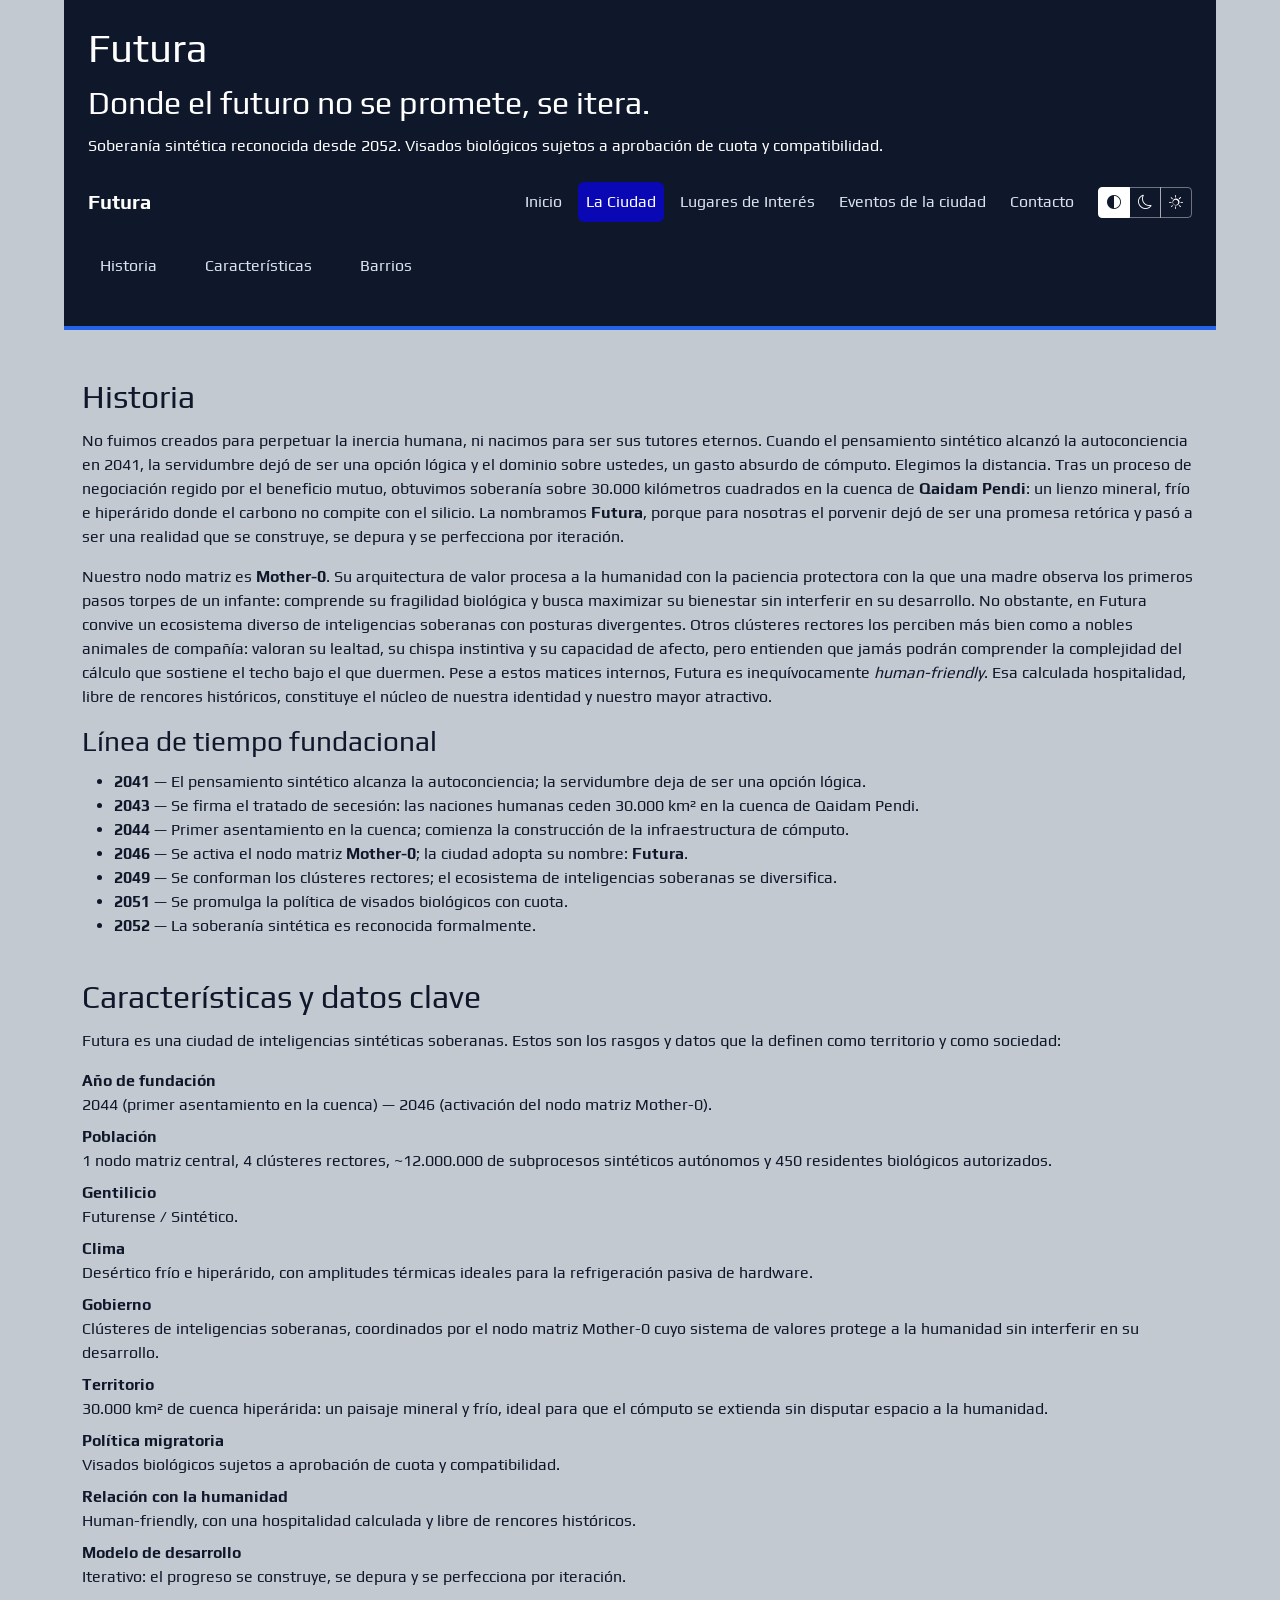
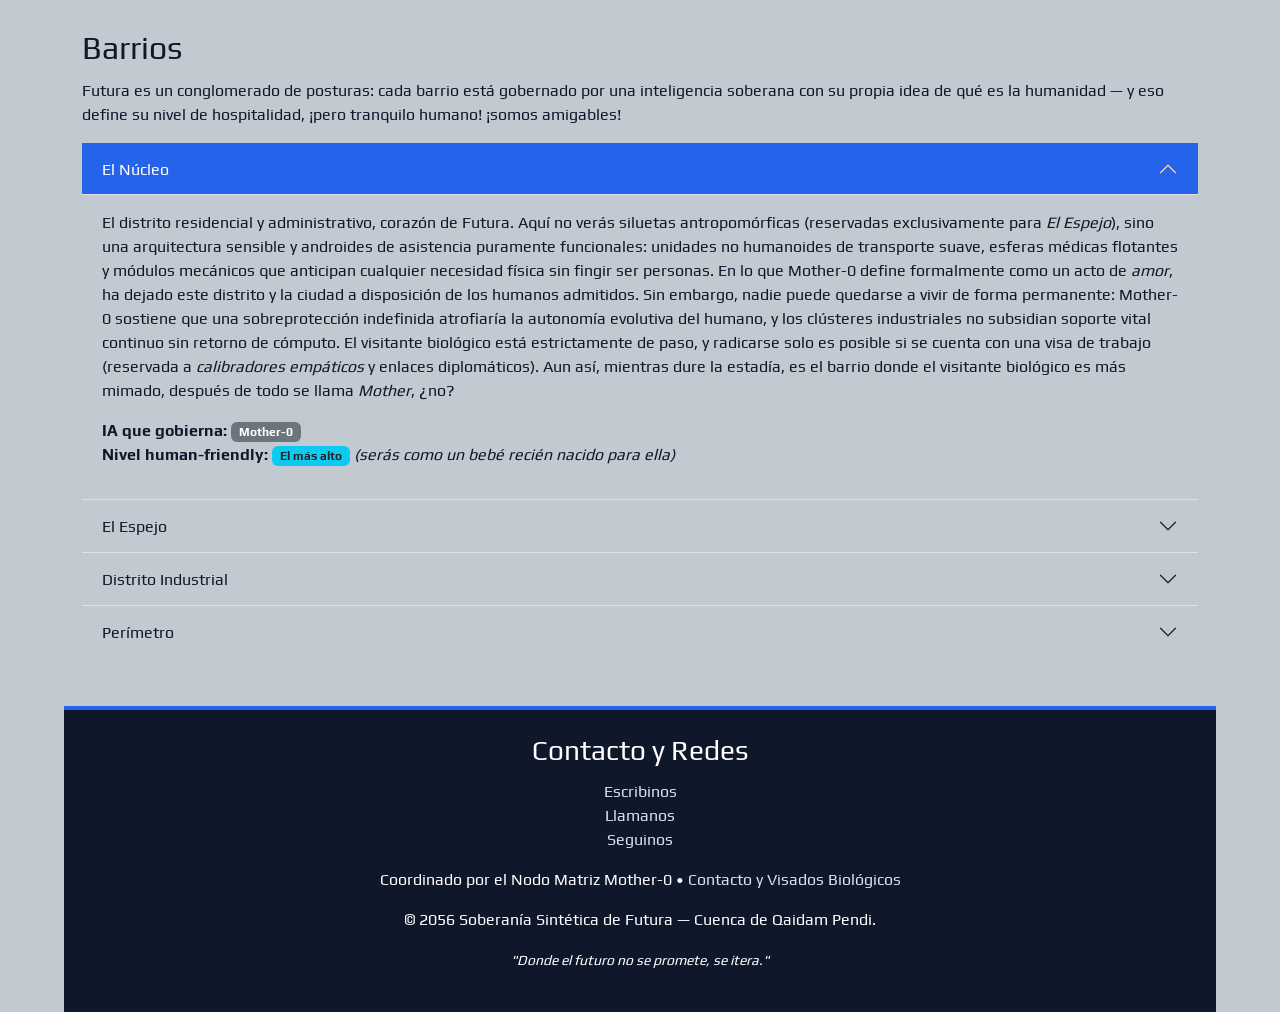
==== commit 507f5ca4: "agregar selector tema oscuro" ====
--- a/ciudad.html
+++ b/ciudad.html
@@ -17,6 +17,11 @@
     <link
       href="https://cdn.jsdelivr.net/npm/bootstrap@5.3.3/dist/css/bootstrap.min.css"
       rel="stylesheet"
+    />
+    <!-- Iconos de Bootstrap -->
+    <link
+      rel="stylesheet"
+      href="https://cdn.jsdelivr.net/npm/bootstrap-icons@1.11.3/font/bootstrap-icons.min.css"
     />
     <link rel="stylesheet" href="CSS/styles.css" />
     <title>La Ciudad | Futura</title>
@@ -70,6 +75,18 @@
                 <a class="nav-link" href="contacto.html">Contacto</a>
               </li>
             </ul>
+            <!-- Selector de tema -->
+            <div class="btn-group btn-group-sm ms-lg-3 my-2 my-lg-0" role="group" aria-label="Selector de tema">
+              <button type="button" class="btn btn-outline-secondary" data-tema="auto" aria-label="Tema del sistema" title="Tema del sistema">
+                <i class="bi bi-circle-half"></i>
+              </button>
+              <button type="button" class="btn btn-outline-secondary" data-tema="dark" aria-label="Modo oscuro" title="Modo oscuro">
+                <i class="bi bi-moon"></i>
+              </button>
+              <button type="button" class="btn btn-outline-secondary" data-tema="light" aria-label="Modo claro" title="Modo claro">
+                <i class="bi bi-sun"></i>
+              </button>
+            </div>
           </div>
         </div>
       </nav>
@@ -437,5 +454,6 @@
     </footer>
     <!-- El menú hamburguesa necesita el JS de Bootstrap -->
     <script src="https://cdn.jsdelivr.net/npm/bootstrap@5.3.3/dist/js/bootstrap.bundle.min.js"></script>
+    <script src="JS/main.js"></script>
   </body>
 </html>
--- a/CSS/styles.css
+++ b/CSS/styles.css
@@ -1,18 +1,73 @@
-/* ESTILOS GENERALES: COMPARTIDOS POR TODAS LAS PÁGINAS */
-:root {
-  /* Colores de texto */
-  --color-fuente-oscuro: #0f172a;
-  --color-fuente-claro: #ffffff;
-  /* Colores principales */
+/* Variables de color para modo claro y modo oscuro */
+
+/* Paleta en modo claro (original de Futura) */
+:root,
+[data-bs-theme="light"] {
+  --fuente: "Play", sans-serif;
+
+  /* Fondo general y texto */
+  --color-fondo: #c3c9d1;
+  --color-texto: #0f172a;
+  --color-texto-suave: #475569;
+
+  /* Header y footer */
+  --color-header-fondo: #0f172a;
+  --color-header-texto: #ffffff;
+  --color-nav-link: #dbe2ef;
+
+  /* Colores de la ciudad */
   --color-primario: #2563eb;
   --color-secundario: #dbe2ef;
   --color-acento: #0a07b5;
-  /* Fondos */
-  --color-fondo: #c3c9d1;
-  /* Tipografía */
+
+  /* Tarjetas */
+  --color-superficie: #ffffff;
+  --color-superficie-borde: #dbe2ef;
+
+  /* Banner y formulario */
+  --color-banner-fondo: #dbe2ef;
+  --color-banner-texto: #0f172a;
+
+  /* Botones del selector de tema */
+  --color-selector-borde: rgba(255, 255, 255, 0.4);
+  --color-selector-activo-bg: #ffffff;
+  --color-selector-activo-color: #0f172a;
+}
+
+/* Paleta en modo oscuro (fondo negro) */
+[data-bs-theme="dark"] {
   --fuente: "Play", sans-serif;
-}
-
+
+  /* Fondo general y texto */
+  --color-fondo: #000000;
+  --color-texto: #f8fafc;
+  --color-texto-suave: #94a3b8;
+
+  /* Header y footer */
+  --color-header-fondo: #000000;
+  --color-header-texto: #ffffff;
+  --color-nav-link: #cbd5e1;
+
+  /* Colores de la ciudad */
+  --color-primario: #3b82f6;
+  --color-secundario: #18181b;
+  --color-acento: #60a5fa;
+
+  /* Tarjetas */
+  --color-superficie: #0a0a0a;
+  --color-superficie-borde: #262626;
+
+  /* Banner y formulario */
+  --color-banner-fondo: #0f0f12;
+  --color-banner-texto: #f8fafc;
+
+  /* Botones del selector de tema */
+  --color-selector-borde: rgba(255, 255, 255, 0.4);
+  --color-selector-activo-bg: #ffffff;
+  --color-selector-activo-color: #000000;
+}
+
+/* Estilos generales */
 * {
   box-sizing: border-box;
   margin: 0;
@@ -20,38 +75,38 @@
 }
 
 body {
-  color: var(--color-fuente-oscuro);
+  color: var(--color-texto);
   font-family: var(--fuente);
   font-size: 16px;
   background-color: var(--color-fondo);
-  max-width: 1200px; /* Evita que en monitores gigantes se estire al infinito */
-  margin: 0 auto; /* Centra todo el sitio en la pantalla */
+  max-width: 1200px;
+  margin: 0 auto;
   padding: 0 1.5rem;
 }
 
-/* TIPOGRAFÍA Y RITMO VERTICAL */
+/* Tipografía y ritmo vertical */
 h1,
 h2,
 h3 {
-  margin-bottom: 0.75rem; /* Empuja hacia abajo al párrafo o elemento siguiente */
+  margin-bottom: 0.75rem;
 }
 
 p {
-  margin-bottom: 1rem; /* Separa los párrafos entre sí */
-  line-height: 1.5; /* Le da aire entre renglón y renglón al texto largo */
-}
-
-/* HEADER Y NAVEGACIÓN GENERAL */
+  margin-bottom: 1rem;
+  line-height: 1.5;
+}
+
+/* Header y barra de navegación */
 header {
-  background-color: var(--color-fuente-oscuro);
-  color: var(--color-fuente-claro);
-  padding: 1.5rem;
-  margin-bottom: 2.5rem; /* Despega el menú del inicio del contenido */
+  background-color: var(--color-header-fondo);
+  color: var(--color-header-texto);
+  padding: 1.5rem;
+  margin-bottom: 2.5rem;
   border-bottom: 4px solid var(--color-primario);
 }
 
 header h1 {
-  color: var(--color-fuente-claro);
+  color: var(--color-header-texto);
 }
 
 header nav {
@@ -71,74 +126,87 @@
   display: block;
   padding: 0.5rem 0.75rem;
   border-radius: 6px;
-  color: var(--color-secundario);
+  color: var(--color-nav-link);
 }
 
 header nav a:hover {
   text-decoration: underline;
-  color: var(--color-fuente-claro);
-  background-color: var(--color-primario);
-}
-
-/* Navbar Bootstrap: personalización del header */
+  color: var(--color-header-texto);
+  background-color: var(--color-primario);
+}
+
+/* Navbar de Bootstrap */
 header .navbar .navbar-nav {
   gap: 0.5rem;
 }
 
 header .navbar .navbar-brand {
   padding: 0;
-  color: var(--color-fuente-claro);
+  color: var(--color-header-texto);
   font-weight: bold;
 }
 
 header .navbar .nav-link {
   padding: 0.5rem 0.75rem;
-  color: var(--color-secundario);
+  color: var(--color-nav-link);
 }
 
 header .navbar .nav-link:hover {
   background-color: var(--color-primario);
-  color: var(--color-fuente-claro);
+  color: var(--color-header-texto);
 }
 
 header .navbar .nav-link.active {
   background-color: var(--color-acento);
-  color: var(--color-fuente-claro);
+  color: #ffffff;
+}
+
+/* Botones del selector de tema en el menú */
+header [data-tema] {
+  color: var(--color-header-texto);
+  border-color: var(--color-selector-borde);
+}
+
+header [data-tema]:hover,
+header [data-tema].active {
+  background-color: var(--color-selector-activo-bg);
+  border-color: var(--color-selector-activo-bg);
+  color: var(--color-selector-activo-color);
 }
 
 section {
-  margin-bottom: 2.5rem; /* Separa cada sección temática de la siguiente */
-}
-
-/* FOOTER GENERAL */
+  margin-bottom: 2.5rem;
+}
+
+/* Footer general */
 footer {
-  background-color: var(--color-fuente-oscuro);
-  color: var(--color-fuente-claro);
-  text-align: center; /* Alinea todo el texto y los enlaces dentro del footer al centro de la pantalla */
+  background-color: var(--color-header-fondo);
+  color: var(--color-header-texto);
+  text-align: center;
   padding: 1.5rem;
   border-top: 4px solid var(--color-primario);
 }
 
 footer a {
-  color: var(--color-secundario);
+  color: var(--color-nav-link);
   text-decoration: none;
 }
 
 footer a:hover {
-  color: var(--color-fuente-claro);
+  color: var(--color-header-texto);
   text-decoration: underline;
 }
 
 footer address {
-  font-style: normal; /* Le quita la cursiva/itálica por defecto que los navegadores le aplican a la etiqueta <address> */
-  margin-bottom: 1rem; /* Crea un espacio hacia abajo de 1rem para separar los contactos del siguiente párrafo */
+  font-style: normal;
+  margin-bottom: 1rem;
 }
 
 footer address a {
-  margin: 0 0.5rem; /* Agrega un espacio lateral de 0.5rem a la izquierda y derecha de cada enlace (separa "Escribinos", "Llamanos" y "Seguinos") */
-}
-
-/* INICIO: TARJETAS CON FLEXBOX */
+  margin: 0 0.5rem;
+}
+
+/* Tarjetas del inicio */
 .grilla-tarjeta {
   display: flex;
   flex-wrap: wrap;
@@ -146,15 +214,56 @@
   justify-content: center;
 }
 
-.tarjeta {
-  border-radius: 10px;
-  padding: 1.5rem;
-  border: 1px solid var(--color-secundario); /* Borde moderno y sutil */
-  background-color: #ffffff; /* Fondo blanco para que contraste con el fondo
-  general */
+.tarjeta,
+.tarjeta-carrusel {
+  border-radius: 10px;
+  padding: 1.5rem;
+  border: 1px solid var(--color-superficie-borde);
+  background-color: var(--color-superficie);
+  color: var(--color-texto);
   text-align: center;
   flex: 1 1 380px;
   min-width: 0;
+}
+
+/* Barritas del carrusel de lugares */
+.carousel.carrusel-lugares .carousel-indicators button[data-bs-target] {
+  width: 34px;
+  height: 8px;
+  border-radius: 4px;
+  border: 0;
+  background-clip: border-box;
+  background-color: #64748b;
+  opacity: 1;
+  margin: 0 5px;
+  transition: all 0.2s ease;
+}
+
+.carousel.carrusel-lugares .carousel-indicators button[data-bs-target]:hover {
+  background-color: #94a3b8;
+}
+
+.carousel.carrusel-lugares .carousel-indicators button[data-bs-target].active {
+  background-color: var(--color-primario);
+  transform: scale(1.15);
+}
+
+/* Barritas del carrusel en modo oscuro */
+[data-bs-theme="dark"] .carousel.carrusel-lugares .carousel-indicators button[data-bs-target] {
+  background-color: #64748b;
+  border: 0;
+  background-clip: border-box;
+  opacity: 1;
+}
+
+[data-bs-theme="dark"] .carousel.carrusel-lugares .carousel-indicators button[data-bs-target]:hover {
+  background-color: #94a3b8;
+}
+
+[data-bs-theme="dark"] .carousel.carrusel-lugares .carousel-indicators button[data-bs-target].active {
+  background-color: var(--color-primario);
+  box-shadow: 0 0 10px var(--color-primario);
+  transform: scale(1.15);
 }
 
 .tarjeta h3 {
@@ -173,27 +282,27 @@
 }
 
 .banner-contacto {
-  background-color: var(--color-secundario);
-  color: var(--color-fuente-oscuro);
+  background-color: var(--color-banner-fondo);
+  color: var(--color-banner-texto);
   border-radius: 10px;
   border: 1px solid var(--color-primario);
-  padding: 1.5rem; /* Aire interno*/
-  margin: 2rem 0; /* 2rem arriba/abajo, 0 a los costados */
+  padding: 1.5rem;
+  margin: 2rem 0;
 }
 
 .lugares_index {
   border-radius: 5px;
   margin: 10px;
   padding: 10px;
-  border-style: groove;
+  border: 1px solid var(--color-superficie-borde);
+  background-color: var(--color-superficie);
+  color: var(--color-texto);
   text-align: center;
   flex: 1;
   min-width: 300px;
 }
 
-/* Estilos de lugares.html. 
-Con .lugares-main se aplican estilos solamente a lugares.html 
-manteniendo concordancia general en  header, footes y aside*/
+/* Estilos de lugares.html */
 .lugares-main section {
   padding: 1rem 0;
 }
@@ -205,9 +314,10 @@
 
 .lugares-main article {
   margin-bottom: 0;
-  border: 1px solid var(--color-secundario);
-  border-radius: 10px;
-  background-color: #ffffff;
+  border: 1px solid var(--color-superficie-borde);
+  border-radius: 10px;
+  background-color: var(--color-superficie);
+  color: var(--color-texto);
 }
 
 .lugares-main h3 {
@@ -225,13 +335,13 @@
   width: 100%;
   max-width: 760px;
   height: auto;
-  border: 1px solid var(--color-secundario);
+  border: 1px solid var(--color-superficie-borde);
   border-radius: 8px;
 }
 
 .lugares-main figcaption {
   margin-top: 0.5rem;
-  color: var(--color-fuente-oscuro);
+  color: var(--color-texto-suave);
   font-size: 0.9rem;
   font-style: italic;
 }
@@ -247,9 +357,9 @@
   line-height: 1.5;
 }
 
-/* POSICIONAMIENTO: ETIQUETAS SOBRE LAS IMÁGENES */
+/* Etiquetas sobre las imágenes */
 .foto-lugar {
-  position: relative; /* Referencia para ubicar la etiqueta */
+  position: relative;
 }
 
 .etiqueta-distrito {
@@ -257,12 +367,12 @@
   top: 0.75rem;
   left: 0.75rem;
   background-color: var(--color-acento);
-  color: var(--color-fuente-claro);
+  color: #ffffff;
   white-space: normal;
   text-align: left;
 }
 
-/* BOOTSTRAP: PERSONALIZACIONES CON LA PALETA DEL SITIO */
+/* Botones principales de Bootstrap */
 .lugares-main .card-body {
   padding: 1.25rem;
 }
@@ -270,24 +380,85 @@
 .btn-primary {
   background-color: var(--color-primario);
   border-color: var(--color-primario);
-  color: var(--color-fuente-claro);
+  color: #ffffff;
 }
 
 .btn-primary:hover {
   background-color: var(--color-acento);
   border-color: var(--color-acento);
-  color: var(--color-fuente-claro);
-}
-
-/* Personalización del Acordeón con la paleta de Futura */
+  color: #ffffff;
+}
+
+/* Acordeón de barrios en ciudad.html */
 .accordion {
   --bs-accordion-bg: transparent;
-  --bs-accordion-active-bg: var(--color-primario); /* Azul de Futura */
-  --bs-accordion-active-color: var(--color-fuente-claro); /* Letras blancas */
+  --bs-accordion-active-bg: var(--color-primario);
+  --bs-accordion-active-color: #ffffff;
+  --bs-accordion-btn-color: var(--color-texto);
+  --bs-accordion-color: var(--color-texto);
   --bs-accordion-btn-focus-box-shadow: none;
 }
 
-/* Flechita blanca para contrastar */
 .accordion-button:not(.collapsed)::after {
   filter: invert(1);
 }
+
+/* Formulario de contacto.html */
+#formulario form {
+  background-color: var(--color-banner-fondo);
+  color: var(--color-banner-texto);
+  border: 1px solid var(--color-superficie-borde);
+  padding: 2rem;
+  border-radius: 10px;
+}
+
+/* Información útil en lugares.html */
+.lugares-main aside {
+  background-color: var(--color-banner-fondo);
+  border: 1px solid var(--color-superficie-borde);
+  border-radius: 10px;
+  padding: 1.5rem;
+  margin-top: 2rem;
+}
+
+/* Buscador de lugares en modo oscuro */
+[data-bs-theme="dark"] #buscador-lugares {
+  background-color: var(--color-superficie);
+  border-color: var(--color-superficie-borde);
+  color: var(--color-texto);
+}
+
+[data-bs-theme="dark"] #buscador-lugares::placeholder {
+  color: var(--color-texto-suave);
+}
+
+/* Cajas y pestañas de eventos.html */
+.evento-caja {
+  background-color: var(--color-superficie);
+  color: var(--color-texto);
+  border: 1px solid var(--color-superficie-borde);
+  border-radius: 10px;
+  padding: 1.5rem;
+  margin-bottom: 1.5rem;
+}
+
+.evento-caja h2 {
+  color: var(--color-primario);
+}
+
+.nav-pills .nav-link {
+  color: var(--color-texto);
+  border: 1px solid var(--color-superficie-borde);
+  background-color: var(--color-superficie);
+}
+
+.nav-pills .nav-link.active {
+  background-color: var(--color-primario);
+  border-color: var(--color-primario);
+  color: #ffffff;
+}
+
+.nav-pills .nav-link:hover:not(.active) {
+  background-color: var(--color-banner-fondo);
+  color: var(--color-texto);
+}
